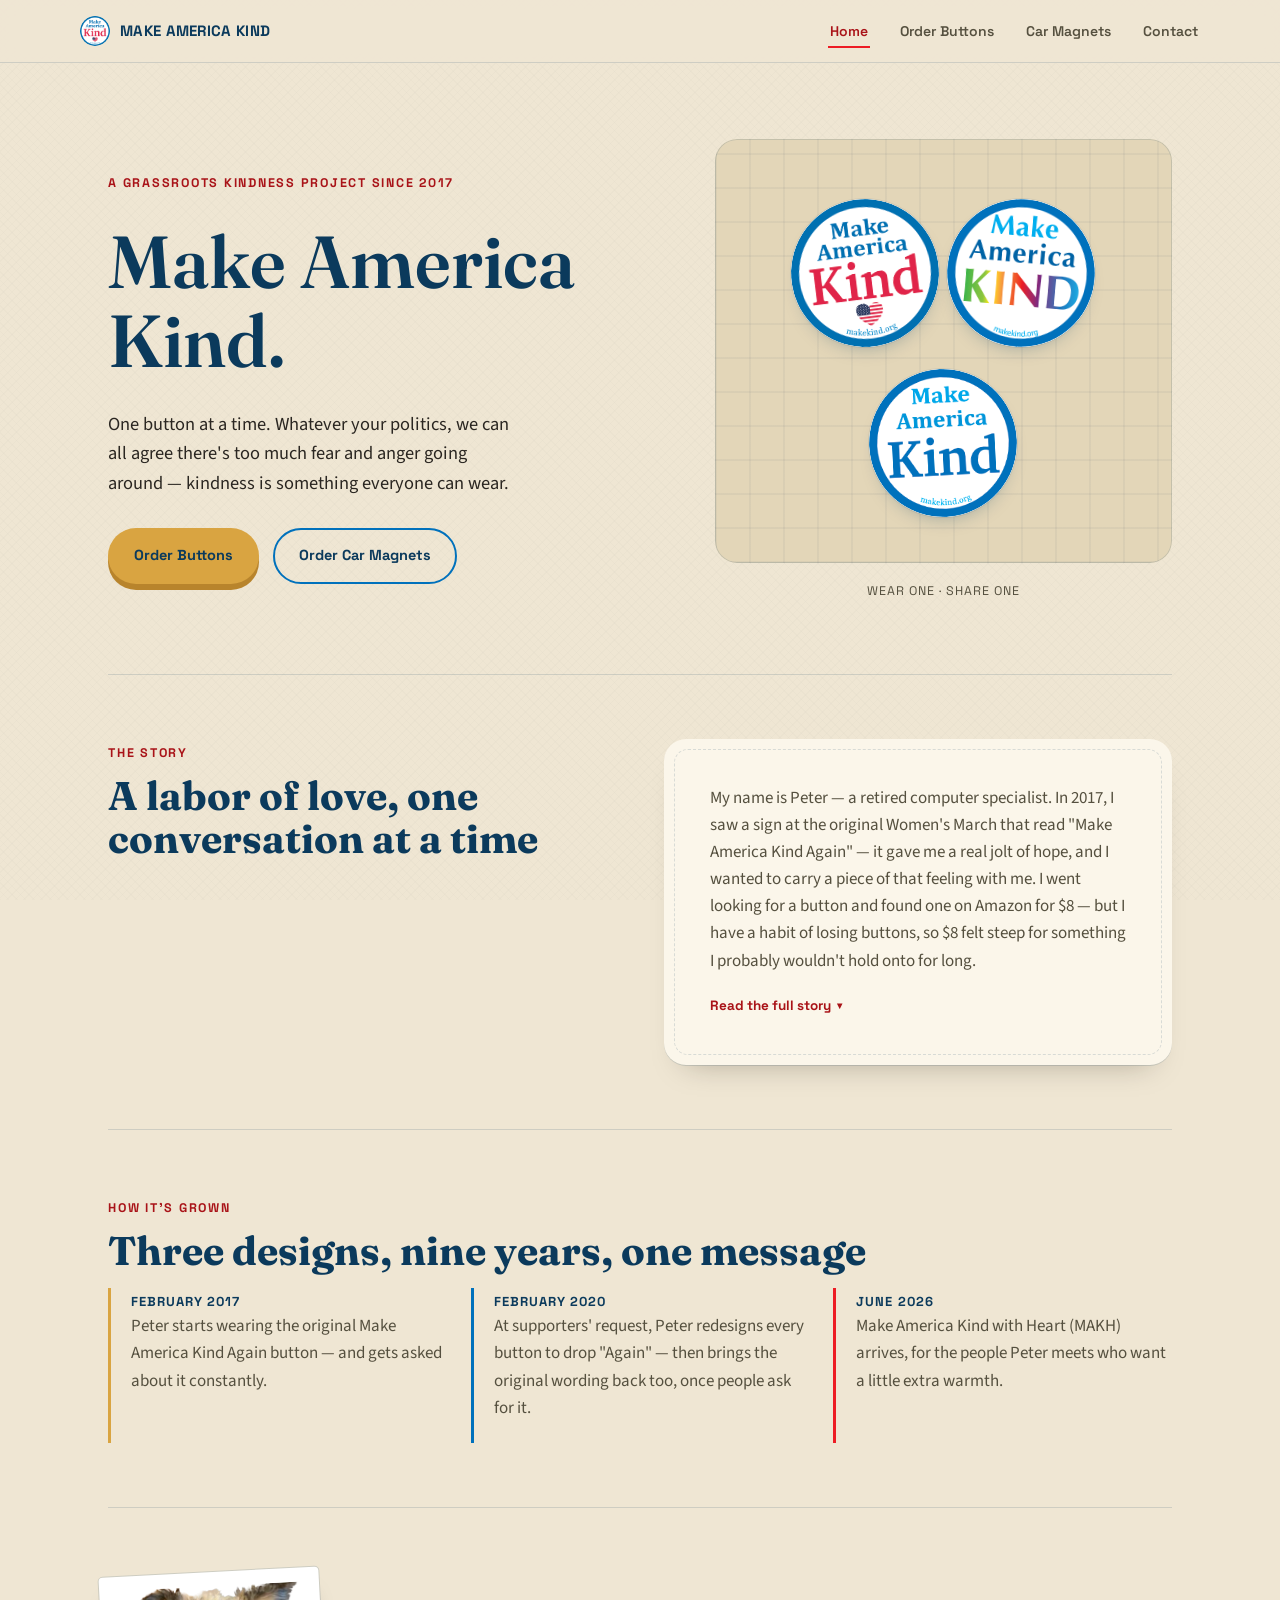
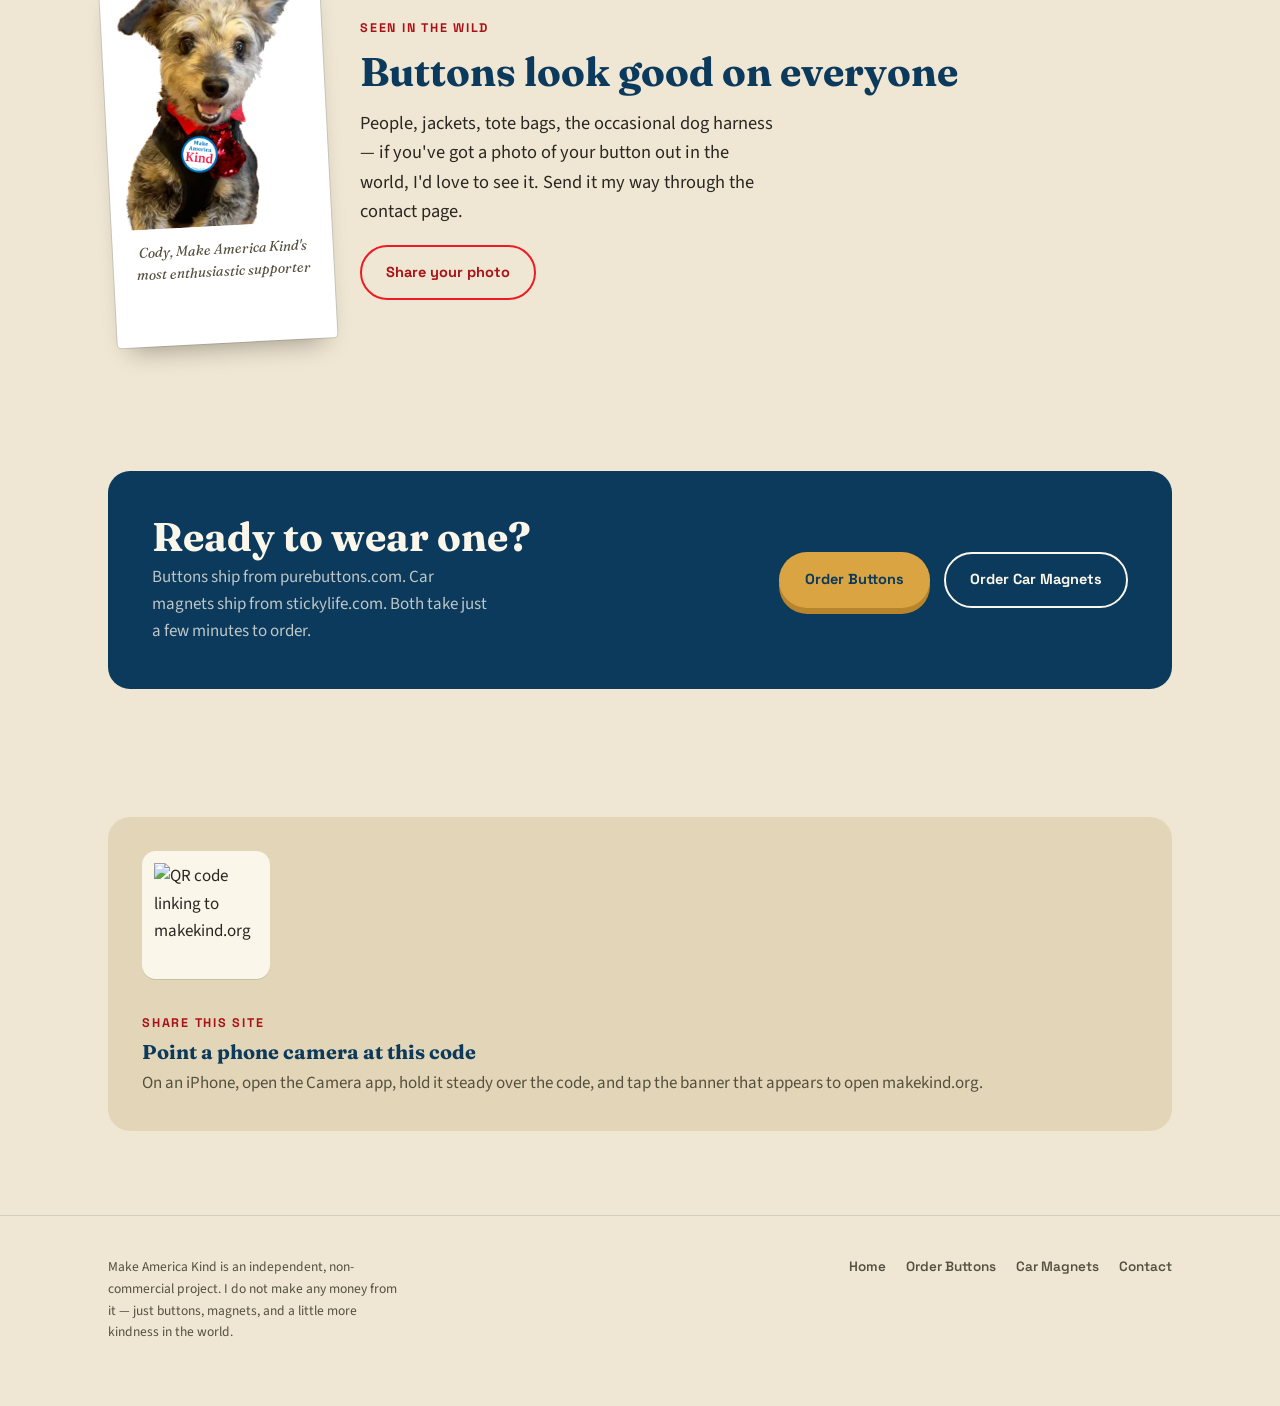
==== index.html @ dea836e4 "MAKA reintroduced in intro" ====
<!DOCTYPE html>
<html lang="en">
<head>
<meta charset="UTF-8">
<meta name="viewport" content="width=device-width, initial-scale=1">
<title>Make America Kind — One Button at a Time</title>
<meta name="description" content="A grassroots kindness project. Order Make America Kind buttons and car magnets, and read the story behind them.">
<link rel="icon" href="assets/favicon.png" type="image/png">
<link rel="stylesheet" href="css/styles.css">

<!-- Google Analytics (GA4) -->
<script async src="https://www.googletagmanager.com/gtag/js?id=G-3BDSZT17VZ"></script>
<script>
  window.dataLayer = window.dataLayer || [];
  function gtag(){dataLayer.push(arguments);}
  gtag('js', new Date());
  gtag('config', 'G-3BDSZT17VZ');
</script>

</head>
<body>

<header class="site-header">
  <div class="wrap nav-row">
    <a class="brand" href="index.html">
      <img src="assets/buttons/makh-red.png" alt="Make America Kind logo">
      Make America Kind
    </a>
    <button class="nav-toggle" aria-label="Toggle navigation" aria-expanded="false">
      <span></span><span></span><span></span>
    </button>
    <ul class="nav-links">
      <li><a href="index.html" aria-current="page">Home</a></li>
      <li><a href="order.html">Order Buttons</a></li>
      <li><a href="car-magnet.html">Car Magnets</a></li>
      <li><a href="contact.html">Contact</a></li>
    </ul>
  </div>
</header>

<main>

  <!-- HERO -->
  <section class="hero-section">
    <div class="wrap hero-grid">
      <div class="hero-copy">
        <span class="eyebrow">A grassroots kindness project since 2017</span>
        <h1>Make America<br>Kind.</h1>
        <p class="lede">One button at a time. Whatever your politics, we can all agree there's too much fear and anger going around — kindness is something everyone can wear.</p>
        <div class="hero-actions">
          <a class="btn btn-fill" href="order.html">Order Buttons</a>
          <a class="btn btn-outline" href="car-magnet.html">Order Car Magnets</a>
        </div>
      </div>

      <div>
        <div class="pin-field">
          <a class="pin-badge pin-badge--pinned" href="order.html#red-mak-heart" aria-label="See the Make America Kind with Heart button">
            <img src="assets/buttons/makh-red.png" alt="Make America Kind with Heart button">
          </a>
          <a class="pin-badge pin-badge--pinned" href="order.html#rainbow-mak" aria-label="See the rainbow Make America Kind button">
            <img src="assets/buttons/mak-rainbow.png" alt="Make America Kind button, rainbow KIND design">
          </a>
          <a class="pin-badge pin-badge--pinned" href="order.html#blue-mak" aria-label="See the blue Make America Kind button">
            <img src="assets/buttons/mak-blue.png" alt="Make America Kind button, blue design">
          </a>
        </div>
        <p class="pin-caption">Wear one · Share one</p>
      </div>
    </div>
  </section>

  <div class="wrap"><div class="section-divider"></div></div>

  <!-- STORY -->
  <section>
    <div class="wrap two-col">
      <div>
        <span class="eyebrow">The story</span>
        <h2>A labor of love, one conversation at a time</h2>
      </div>
      <div class="postcard">
        <p>My name is Peter — a retired computer specialist. In 2017, I saw a sign at the original Women's March that read "Make America Kind Again" — it gave me a real jolt of hope, and I wanted to carry a piece of that feeling with me. I went looking for a button and found one on Amazon for $8 — but I have a habit of losing buttons, so $8 felt steep for something I probably wouldn't hold onto for long.</p>
        <details class="story-more">
          <summary>Read the full story</summary>
          <div class="story-more-body">
            <p>So I taught myself Adobe Illustrator and designed a blue version myself. When I went looking for the cheapest way to actually produce it, I landed on purebuttons.com — and discovered, almost by accident, that 100 buttons from them cost less than 5 would have cost me on Amazon. So I ordered 100.</p>
            <p>People kept asking where I got mine. I started handing over the one I was wearing on the spot, then started carrying extras just in case. Eventually I wanted to make it easy for other people to do the same thing, so I built a simple website: makekind.org. At first all I could offer was purebuttons' phone number and the details to read off — later, purebuttons added the ability to link directly to a specific design, which is what made a real ordering page possible. That's still how it works today: I upload each design to purebuttons.com and stickylife.com as a ready-to-go order, and when you click one on this site, you're picking up right where I left off — you just choose a quantity, pay, and they print and ship it straight to you.</p>
            <p>My friend Jennifer, a graphics design professor, later developed a number of design options with her class, and they voted on their favorite — the rainbow design won, and she let me share it here too. At the suggestion of a Republican friend of mine, I designed the red version myself.</p>
            <p>A number of people who liked the buttons told me they hadn't experienced America as being kind before, and asked if I'd remove "Again." In February 2020, I redesigned all the buttons to drop it — but then came requests to bring the original wording back, so I reintroduced MAKA too and let people choose. In June 2026, I introduced a new one: Make America Kind with Heart (MAKH), for the people I meet who want to carry a little extra warmth.</p>
            <p>If you'd like to help make America kind, one button at a time, it takes about a minute to order. Pick the design you like, spread some kindness, and have fun with it.</p>
            <p class="signature">— Peter</p>
            <p style="font-size:13.5px;">P.S. This site is a labor of love. I don't make a dime from it.</p>
            <p style="font-size:13.5px;">P.P.S. If you've been here before — welcome back. I gave the site a fresh coat of paint in 2026, but it's the same buttons, same mission, same me.</p>
          </div>
        </details>
      </div>
    </div>
  </section>

  <div class="wrap"><div class="section-divider"></div></div>

  <!-- TIMELINE -->
  <section>
    <div class="wrap">
      <span class="eyebrow">How it's grown</span>
      <h2>Three designs, nine years, one message</h2>
      <div class="timeline">
        <div class="timeline-item">
          <div class="timeline-date">February 2017</div>
          <p>Peter starts wearing the original Make America Kind Again button — and gets asked about it constantly.</p>
        </div>
        <div class="timeline-item">
          <div class="timeline-date">February 2020</div>
          <p>At supporters' request, Peter redesigns every button to drop "Again" — then brings the original wording back too, once people ask for it.</p>
        </div>
        <div class="timeline-item">
          <div class="timeline-date">June 2026</div>
          <p>Make America Kind with Heart (MAKH) arrives, for the people Peter meets who want a little extra warmth.</p>
        </div>
      </div>
    </div>
  </section>

  <div class="wrap"><div class="section-divider"></div></div>

  <!-- SEEN IN THE WILD -->
  <section>
    <div class="wrap polaroid-row">
      <div class="polaroid">
        <img src="assets/photos/cody.png" alt="Cody the dog wearing a Make America Kind button">
        <p class="polaroid-caption">Cody, Make America Kind's most enthusiastic supporter</p>
      </div>
      <div>
        <span class="eyebrow">Seen in the wild</span>
        <h2>Buttons look good on everyone</h2>
        <p class="lede">People, jackets, tote bags, the occasional dog harness — if you've got a photo of your button out in the world, I'd love to see it. Send it my way through the contact page.</p>
        <a class="btn btn-ghost" href="contact.html">Share your photo</a>
      </div>
    </div>
  </section>

  <!-- ORDER STRIP -->
  <section>
    <div class="wrap">
      <div class="order-strip">
        <div>
          <h2>Ready to wear one?</h2>
          <p>Buttons ship from purebuttons.com. Car magnets ship from stickylife.com. Both take just a few minutes to order.</p>
        </div>
        <div class="hero-actions">
          <a class="btn btn-fill" href="order.html">Order Buttons</a>
          <a class="btn btn-outline" style="border-color:var(--cream); color:var(--cream);" href="car-magnet.html">Order Car Magnets</a>
        </div>
      </div>
    </div>
  </section>

  <!-- SHARE / QR -->
  <section>
    <div class="wrap">
      <div class="share-card">
        <div class="qr-box">
          <img src="https://api.qrserver.com/v1/create-qr-code/?size=200x200&data=https://makekind.org"
               alt="QR code linking to makekind.org" loading="lazy">
        </div>
        <div>
          <span class="eyebrow">Share this site</span>
          <h3>Point a phone camera at this code</h3>
          <p style="margin-bottom:0;">On an iPhone, open the Camera app, hold it steady over the code, and tap the banner that appears to open makekind.org.</p>
        </div>
      </div>
    </div>
  </section>

</main>

<footer class="site-footer">
  <div class="wrap footer-row">
    <p class="footer-note">Make America Kind is an independent, non-commercial project. I do not make any money from it — just buttons, magnets, and a little more kindness in the world.</p>
    <ul class="footer-links">
      <li><a href="index.html">Home</a></li>
      <li><a href="order.html">Order Buttons</a></li>
      <li><a href="car-magnet.html">Car Magnets</a></li>
      <li><a href="contact.html">Contact</a></li>
    </ul>
  </div>
</footer>

<script src="js/main.js"></script>
</body>
</html>
---- css/styles.css ----
/* ==========================================================================
   Make America Kind — stylesheet
   Palette: woven canvas background, button-blue + button-red pulled directly
   from the real artwork (#0071bc ring blue, #ed1c24 button red)
   ========================================================================== */

@import url('https://fonts.googleapis.com/css2?family=Fraunces:opsz,wght@9..144,500;9..144,600;9..144,700;9..144,900&family=Space+Grotesk:wght@500;600;700&family=Source+Sans+3:wght@400;500;600&display=swap');

:root {
  --canvas: #efe6d3;
  --canvas-deep: #e3d6b8;
  --denim: #0071bc;
  --denim-deep: #0b3a5c;
  --mustard: #d9a441;
  --mustard-deep: #b8842c;
  --brick: #ed1c24;
  --brick-deep: #a91318;
  --ink: #2a2621;
  --ink-soft: #55503f;
  --paper-line: rgba(11, 58, 92, 0.14);
  --cream: #fbf6ea;

  --font-display: 'Fraunces', Georgia, serif;
  --font-label: 'Space Grotesk', sans-serif;
  --font-body: 'Source Sans 3', sans-serif;

  --max-width: 1120px;
  --radius-lg: 22px;
  --radius-md: 14px;
}

* { box-sizing: border-box; }

html { scroll-behavior: smooth; }

body {
  margin: 0;
  background: var(--canvas);
  color: var(--ink);
  font-family: var(--font-body);
  font-size: 17px;
  line-height: 1.6;
  -webkit-font-smoothing: antialiased;
}

/* woven canvas texture */
body::before {
  content: "";
  position: fixed;
  inset: 0;
  pointer-events: none;
  z-index: 0;
  opacity: 0.5;
  background-image:
    repeating-linear-gradient(45deg, rgba(44,62,82,0.035) 0px, rgba(44,62,82,0.035) 1px, transparent 1px, transparent 6px),
    repeating-linear-gradient(-45deg, rgba(44,62,82,0.03) 0px, rgba(44,62,82,0.03) 1px, transparent 1px, transparent 6px);
}

img, svg { max-width: 100%; display: block; }

a { color: inherit; }

.wrap {
  max-width: var(--max-width);
  margin: 0 auto;
  padding: 0 28px;
  position: relative;
  z-index: 1;
}

.eyebrow {
  font-family: var(--font-label);
  font-weight: 700;
  letter-spacing: 0.14em;
  text-transform: uppercase;
  font-size: 12.5px;
  color: var(--brick-deep);
}

h1, h2, h3 {
  font-family: var(--font-display);
  font-weight: 700;
  color: var(--denim-deep);
  margin: 0.2em 0 0.4em;
  line-height: 1.08;
}

h1 { font-size: clamp(2.6rem, 6vw, 4.6rem); font-weight: 600; }
h2 { font-size: clamp(1.7rem, 3.4vw, 2.5rem); }
h3 { font-size: 1.25rem; }

p { margin: 0 0 1em; color: var(--ink-soft); }

.lede {
  font-size: 1.15rem;
  max-width: 46ch;
  color: var(--ink);
}

/* ---------------------------------- nav ---------------------------------- */

.site-header {
  position: sticky;
  top: 0;
  z-index: 40;
  background: rgba(239, 230, 211, 0.86);
  backdrop-filter: blur(8px);
  border-bottom: 1px solid var(--paper-line);
}

.nav-row {
  display: flex;
  align-items: center;
  justify-content: space-between;
  padding: 16px 0;
}

.brand {
  display: flex;
  align-items: center;
  gap: 10px;
  text-decoration: none;
  font-family: var(--font-label);
  font-weight: 700;
  letter-spacing: 0.02em;
  color: var(--denim-deep);
  font-size: 15px;
  text-transform: uppercase;
}

.brand svg { width: 30px; height: 30px; flex-shrink: 0; }
.brand img { width: 30px; height: 30px; flex-shrink: 0; border-radius: 50%; }

.nav-links {
  display: flex;
  gap: 28px;
  list-style: none;
  margin: 0;
  padding: 0;
  font-family: var(--font-label);
  font-weight: 600;
  font-size: 14px;
}

.nav-links a {
  text-decoration: none;
  color: var(--ink-soft);
  padding: 6px 2px;
  border-bottom: 2px solid transparent;
  transition: color 0.15s ease, border-color 0.15s ease;
}

.nav-links a:hover,
.nav-links a[aria-current="page"] {
  color: var(--brick-deep);
  border-color: var(--brick);
}

.nav-toggle {
  display: none;
  background: none;
  border: 1.5px solid var(--denim);
  border-radius: 8px;
  width: 40px;
  height: 36px;
  cursor: pointer;
}
.nav-toggle span {
  display: block;
  width: 18px;
  height: 2px;
  margin: 4px auto;
  background: var(--denim);
}

@media (max-width: 720px) {
  .nav-toggle { display: block; }
  .nav-links {
    position: absolute;
    top: 100%;
    left: 0;
    right: 0;
    flex-direction: column;
    background: var(--cream);
    padding: 18px 28px;
    gap: 14px;
    border-bottom: 1px solid var(--paper-line);
    display: none;
  }
  .nav-links.open { display: flex; }
}

/* --------------------------------- hero ---------------------------------- */

.hero-section {
  padding: 76px 0 60px;
}

@media (max-width: 860px) {
  .hero-section { padding: 48px 0 40px; }
}

.hero-grid {
  display: grid;
  grid-template-columns: 1.1fr 0.9fr;
  gap: 48px;
  align-items: center;
}

@media (max-width: 860px) {
  .hero-grid { grid-template-columns: 1fr; }
}

.hero-copy .eyebrow { margin-bottom: 14px; display: inline-block; }

.hero-actions {
  display: flex;
  gap: 14px;
  flex-wrap: wrap;
  margin-top: 30px;
}

/* buttons */

.btn {
  display: inline-flex;
  align-items: center;
  gap: 8px;
  font-family: var(--font-label);
  font-weight: 700;
  font-size: 14.5px;
  text-decoration: none;
  padding: 14px 24px;
  border-radius: 999px;
  transition: transform 0.15s ease, box-shadow 0.15s ease, background 0.15s ease;
  border: 2px solid transparent;
}
.btn:hover { transform: translateY(-2px); }

.btn-fill {
  background: var(--mustard);
  color: var(--denim-deep);
  box-shadow: 0 6px 0 var(--mustard-deep);
}
.btn-fill:hover { box-shadow: 0 8px 0 var(--mustard-deep); }
.btn-fill:active { transform: translateY(2px); box-shadow: 0 3px 0 var(--mustard-deep); }

.btn-outline {
  background: transparent;
  color: var(--denim-deep);
  border-color: var(--denim);
}
.btn-outline:hover { background: var(--denim); color: var(--cream); }

.btn-ghost {
  background: transparent;
  color: var(--brick-deep);
  border-color: var(--brick);
}
.btn-ghost:hover { background: var(--brick); color: var(--cream); }

/* ------------------------------ pin badges -------------------------------- */

.pin-field {
  position: relative;
  background:
    repeating-linear-gradient(0deg, rgba(44,62,82,0.05) 0 2px, transparent 2px 34px),
    repeating-linear-gradient(90deg, rgba(44,62,82,0.05) 0 2px, transparent 2px 34px),
    var(--canvas-deep);
  border-radius: var(--radius-lg);
  padding: 46px 28px;
  display: flex;
  justify-content: center;
  gap: 8px;
  flex-wrap: wrap;
  box-shadow: inset 0 0 0 1px var(--paper-line);
}

.pin-badge {
  width: 148px;
  height: 148px;
  border-radius: 50%;
  position: relative;
  display: block;
  transition: transform 0.2s ease, box-shadow 0.2s ease;
  box-shadow:
    0 10px 20px -12px rgba(11, 58, 92, 0.4),
    0 0 0 1px rgba(11, 58, 92, 0.08);
  cursor: default;
  background: #fff;
  overflow: hidden;
  text-decoration: none;
}

.pin-badge img {
  width: 100%;
  height: 100%;
  object-fit: cover;
  border-radius: 50%;
  display: block;
}

.pin-badge:hover {
  transform: translateY(-4px);
  box-shadow:
    0 16px 24px -12px rgba(11, 58, 92, 0.45),
    0 0 0 1px rgba(11, 58, 92, 0.08);
}

/* pinned variant: clasp + slight tilt — reserved for the hero cluster,
   so the "worn button" signature stays special rather than repeated */
.pin-badge--pinned {
  --tilt: 0deg;
  margin-top: 14px;
  transform: rotate(var(--tilt));
}

.pin-badge--pinned:hover {
  transform: rotate(0deg) translateY(-6px) scale(1.04);
  box-shadow:
    0 22px 26px -12px rgba(11, 58, 92, 0.5),
    0 0 0 1px rgba(11, 58, 92, 0.08);
}

.pin-caption {
  text-align: center;
  font-family: var(--font-label);
  font-size: 12.5px;
  letter-spacing: 0.08em;
  text-transform: uppercase;
  color: var(--ink-soft);
  margin-top: 18px;
}

@media (prefers-reduced-motion: reduce) {
  .pin-badge, .btn { transition: none; }
  .pin-badge--pinned:hover { transform: rotate(var(--tilt)); }
}

/* -------------------------------- sections -------------------------------- */

section { padding: 64px 0; position: relative; z-index: 1; }

.section-divider {
  height: 1px;
  background: var(--paper-line);
  max-width: var(--max-width);
  margin: 0 auto;
}

.postcard {
  background: var(--cream);
  border-radius: var(--radius-lg);
  padding: 46px;
  box-shadow: 0 1px 0 var(--paper-line), 0 18px 30px -22px rgba(28,20,10,0.35);
  position: relative;
}
.postcard::after {
  content: "";
  position: absolute;
  inset: 10px;
  border: 1px dashed var(--paper-line);
  border-radius: 14px;
  pointer-events: none;
}

.signature {
  font-family: var(--font-display);
  font-style: italic;
  font-size: 1.3rem;
  color: var(--brick-deep);
  margin-top: 24px;
}

.story-more summary {
  cursor: pointer;
  font-family: var(--font-label);
  font-weight: 700;
  font-size: 13.5px;
  color: var(--brick-deep);
  list-style: none;
  display: inline-flex;
  align-items: center;
  gap: 6px;
  margin-top: 2px;
}
.story-more summary:hover { text-decoration: underline; }
.story-more summary::-webkit-details-marker { display: none; }
.story-more summary::after {
  content: "▾";
  font-size: 10px;
  transition: transform 0.15s ease;
}
.story-more[open] summary::after { transform: rotate(180deg); }
.story-more[open] summary { margin-bottom: 16px; }
.story-more-body p { margin-bottom: 1em; }

.two-col {
  display: grid;
  grid-template-columns: 1fr 1fr;
  gap: 48px;
  align-items: start;
}
@media (max-width: 780px) {
  .two-col { grid-template-columns: 1fr; }
}

/* timeline (real chronological sequence) */

.timeline {
  display: grid;
  grid-template-columns: repeat(3, 1fr);
  gap: 24px;
  margin-top: 12px;
}
@media (max-width: 780px) {
  .timeline { grid-template-columns: 1fr; }
}

.timeline-item {
  border-left: 3px solid var(--mustard);
  padding: 4px 0 4px 20px;
}
.timeline-item:nth-child(2) { border-left-color: var(--denim); }
.timeline-item:nth-child(3) { border-left-color: var(--brick); }

.timeline-date {
  font-family: var(--font-label);
  font-weight: 700;
  font-size: 13px;
  letter-spacing: 0.08em;
  text-transform: uppercase;
  color: var(--denim-deep);
}

/* order strip */

.order-strip {
  background: var(--denim-deep);
  border-radius: var(--radius-lg);
  padding: 44px;
  color: var(--cream);
  display: flex;
  align-items: center;
  justify-content: space-between;
  gap: 30px;
  flex-wrap: wrap;
}
.order-strip h2 { color: var(--cream); margin: 0 0 6px; }
.order-strip p { color: rgba(251,246,234,0.75); margin: 0; max-width: 42ch; }
.order-strip .hero-actions { margin-top: 0; }

/* qr / share */

.share-card {
  display: flex;
  gap: 30px;
  align-items: center;
  background: var(--canvas-deep);
  border-radius: var(--radius-lg);
  padding: 34px;
  flex-wrap: wrap;
}
.qr-box {
  background: var(--cream);
  padding: 12px;
  border-radius: var(--radius-md);
  box-shadow: 0 1px 0 var(--paper-line);
  width: 128px;
  height: 128px;
}
.qr-box img { width: 100%; height: 100%; }

/* -------------------------------- footer ---------------------------------- */

.site-footer {
  border-top: 1px solid var(--paper-line);
  padding: 40px 0 50px;
  margin-top: 20px;
}
.footer-row {
  display: flex;
  justify-content: space-between;
  align-items: flex-start;
  flex-wrap: wrap;
  gap: 20px;
}
.footer-note {
  font-size: 13.5px;
  color: var(--ink-soft);
  max-width: 42ch;
}
.footer-links {
  display: flex;
  gap: 20px;
  list-style: none;
  padding: 0;
  margin: 0;
  font-family: var(--font-label);
  font-size: 13.5px;
  font-weight: 600;
}
.footer-links a { text-decoration: none; color: var(--ink-soft); }
.footer-links a:hover { color: var(--brick-deep); }

/* -------------------------------- misc pages ------------------------------- */

.page-hero {
  padding: 60px 0 20px;
  text-align: left;
}

.design-grid {
  display: grid;
  grid-template-columns: repeat(auto-fit, minmax(220px, 1fr));
  gap: 22px;
  margin-top: 34px;
}
.design-card {
  background: var(--cream);
  border-radius: var(--radius-md);
  padding: 30px 24px;
  text-align: center;
  box-shadow: 0 1px 0 var(--paper-line);
}
.design-card .pin-badge { margin: 0 auto 18px; }
.design-card h3 { margin-bottom: 6px; }
.design-card p { font-size: 14.5px; margin-bottom: 0; }

.magnet {
  width: 120px;
  height: 120px;
  border-radius: 50%;
  display: block;
  align-items: center;
  justify-content: center;
  text-align: center;
  margin: 0 auto 18px;
  background: #fff;
  overflow: hidden;
  text-decoration: none;
  box-shadow:
    0 12px 18px -10px rgba(28,20,10,0.4),
    0 0 0 1px rgba(28, 20, 10, 0.06);
}
.magnet img {
  width: 100%;
  height: 100%;
  object-fit: cover;
  border-radius: 50%;
  display: block;
}

.contact-block {
  display: flex;
  gap: 40px;
  flex-wrap: wrap;
  align-items: flex-start;
}
.contact-email {
  font-family: var(--font-display);
  font-size: 1.6rem;
  color: var(--denim-deep);
}

/* per-design order grid */

.order-grid {
  display: grid;
  grid-template-columns: repeat(auto-fill, minmax(190px, 1fr));
  gap: 20px;
  margin-top: 30px;
}
.order-card {
  scroll-margin-top: 90px;
  background: var(--cream);
  border-radius: var(--radius-md);
  padding: 24px 18px 22px;
  text-align: center;
  box-shadow: 0 1px 0 var(--paper-line);
  display: flex;
  flex-direction: column;
  align-items: center;
}
.order-card .pin-badge,
.order-card .magnet {
  margin: 0 0 16px;
}
.order-card h3 {
  font-size: 1rem;
  margin: 0 0 4px;
}
.order-card .order-note {
  font-size: 12.5px;
  color: var(--ink-soft);
  margin: 0 0 14px;
}
.order-card .btn {
  padding: 10px 18px;
  font-size: 13px;
  margin-top: auto;
}

.coupon-note {
  display: inline-flex;
  align-items: center;
  gap: 10px;
  background: var(--canvas-deep);
  border-radius: 999px;
  padding: 10px 20px;
  font-family: var(--font-label);
  font-size: 13.5px;
  font-weight: 600;
  color: var(--denim-deep);
  margin-top: 22px;
}
.coupon-note code,
.code-pill {
  background: var(--mustard);
  color: var(--denim-deep);
  padding: 2px 8px;
  border-radius: 6px;
  font-family: var(--font-label);
  font-weight: 700;
  white-space: nowrap;
}

.steps-list {
  counter-reset: step;
  list-style: none;
  padding: 0;
  margin: 24px 0 0;
  display: grid;
  grid-template-columns: repeat(3, 1fr);
  gap: 20px;
}
@media (max-width: 780px) {
  .steps-list { grid-template-columns: 1fr; }
}
.steps-list li {
  counter-increment: step;
  background: var(--cream);
  border-radius: var(--radius-md);
  padding: 22px 20px;
  position: relative;
  box-shadow: 0 1px 0 var(--paper-line);
}
.steps-list li::before {
  content: counter(step);
  font-family: var(--font-label);
  font-weight: 700;
  font-size: 13px;
  color: #fff;
  background: var(--brick);
  width: 26px;
  height: 26px;
  border-radius: 50%;
  display: inline-flex;
  align-items: center;
  justify-content: center;
  margin-bottom: 10px;
}
.steps-list p { margin: 0; font-size: 14.5px; }

/* why-100 disclosure */

.why-100 {
  background: var(--cream);
  border-radius: var(--radius-md);
  padding: 16px 22px;
  margin-top: 18px;
  box-shadow: 0 1px 0 var(--paper-line);
}

.why-100 summary {
  cursor: pointer;
  font-family: var(--font-label);
  font-weight: 700;
  font-size: 14.5px;
  color: var(--denim-deep);
  list-style: none;
}
.why-100 summary::-webkit-details-marker { display: none; }
.why-100 summary::before {
  content: "▸";
  display: inline-block;
  margin-right: 8px;
  transition: transform 0.15s ease;
}
.why-100[open] summary::before { transform: rotate(90deg); }

.why-100-body {
  margin-top: 14px;
}
.why-100-body p {
  font-size: 14px;
  margin-bottom: 12px;
}

.price-table {
  width: 100%;
  max-width: 360px;
  border-collapse: collapse;
  font-family: var(--font-label);
  font-size: 13.5px;
  margin-bottom: 14px;
}
.price-table th {
  text-align: left;
  font-weight: 700;
  color: var(--ink-soft);
  padding: 6px 10px;
  border-bottom: 2px solid var(--paper-line);
  font-size: 12px;
  text-transform: uppercase;
  letter-spacing: 0.04em;
}
.price-table td {
  padding: 6px 10px;
  border-bottom: 1px solid var(--paper-line);
  color: var(--ink);
}
.price-table tr.price-row-highlight td {
  background: var(--mustard);
  color: var(--denim-deep);
  font-weight: 700;
  border-bottom-color: transparent;
}
.price-table tr.price-row-highlight td:first-child {
  border-radius: 6px 0 0 6px;
}
.price-table tr.price-row-highlight td:last-child {
  border-radius: 0 6px 6px 0;
}

/* polaroid-style photo card */

.polaroid-row {
  display: flex;
  gap: 32px;
  align-items: center;
  flex-wrap: wrap;
}
.polaroid {
  background: #fff;
  padding: 14px 14px 46px;
  border-radius: 4px;
  box-shadow: 0 16px 26px -14px rgba(28,20,10,0.4), 0 0 0 1px var(--paper-line);
  transform: rotate(-3deg);
  width: 220px;
  flex-shrink: 0;
}
.polaroid img {
  width: 100%;
  aspect-ratio: 4/5;
  object-fit: cover;
  border-radius: 2px;
}
.polaroid-caption {
  font-family: var(--font-display);
  font-style: italic;
  text-align: center;
  color: var(--ink-soft);
  font-size: 14px;
  margin-top: 12px;
}
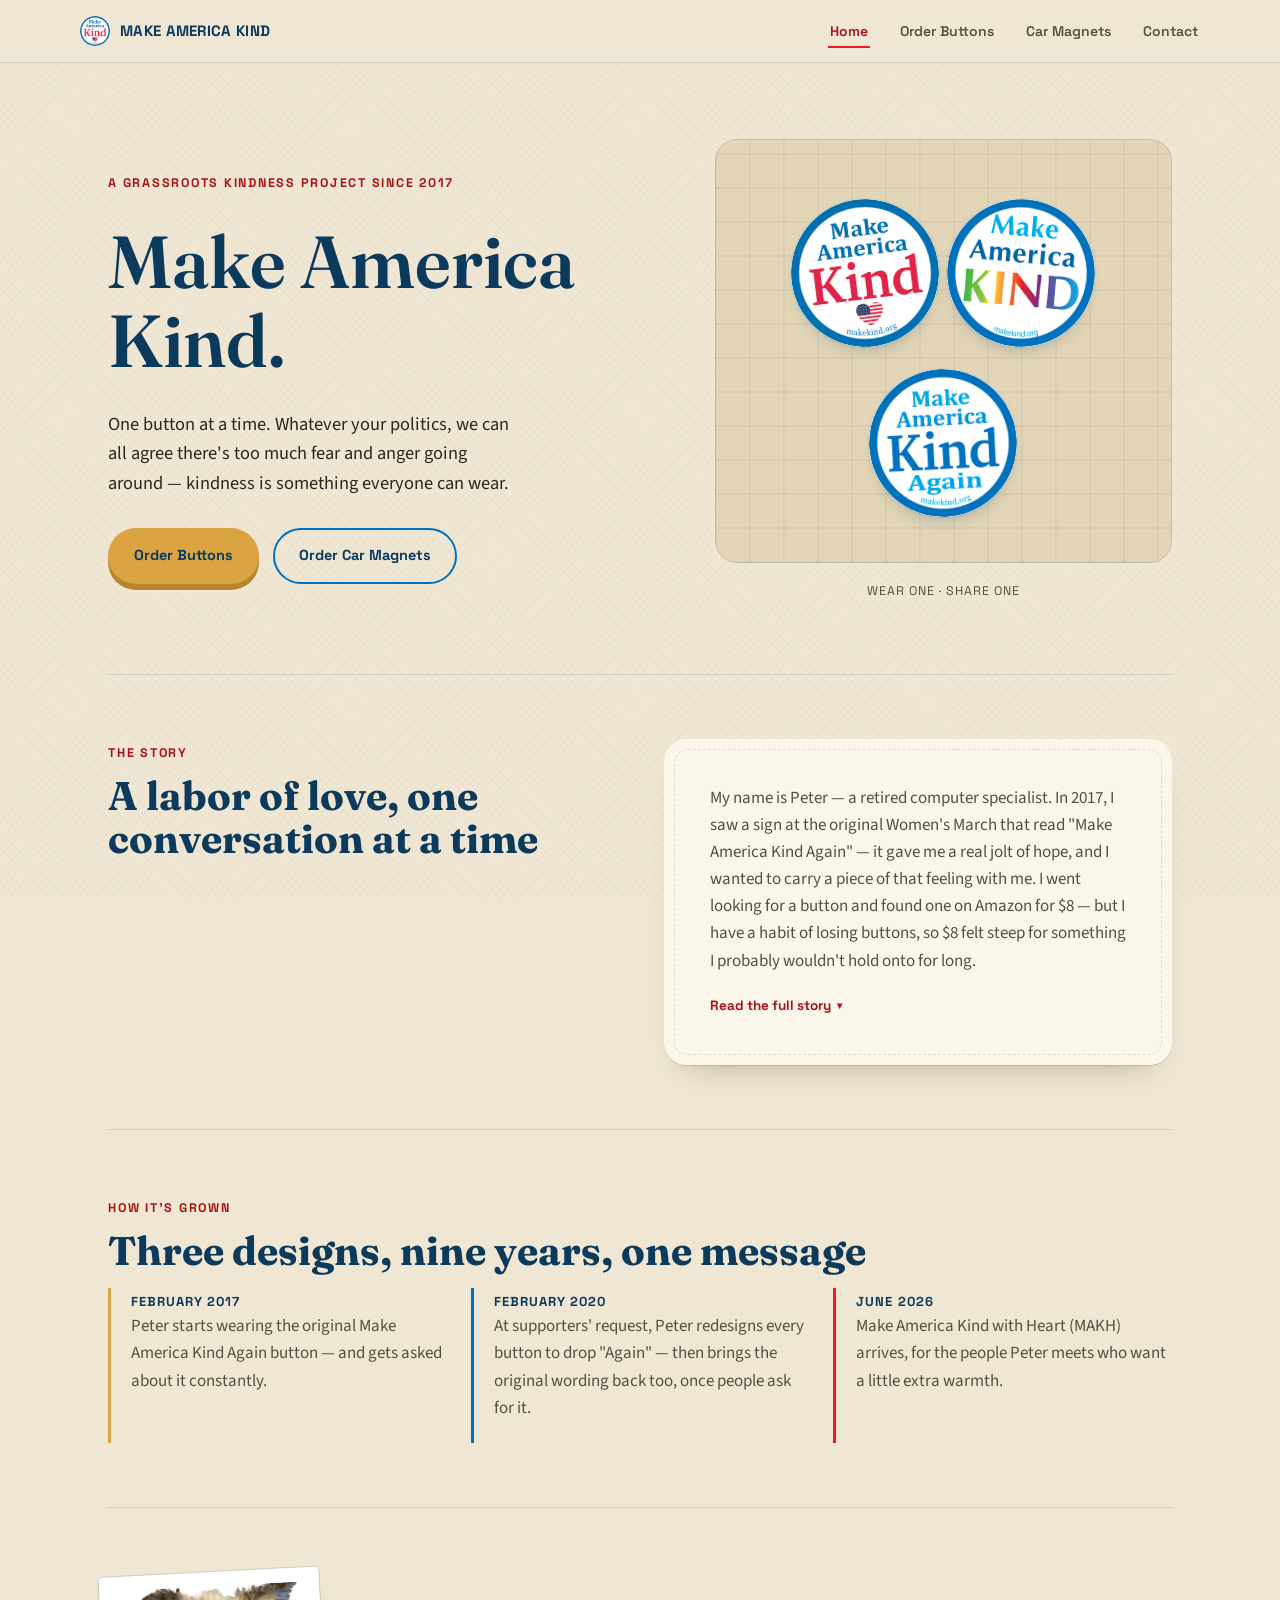
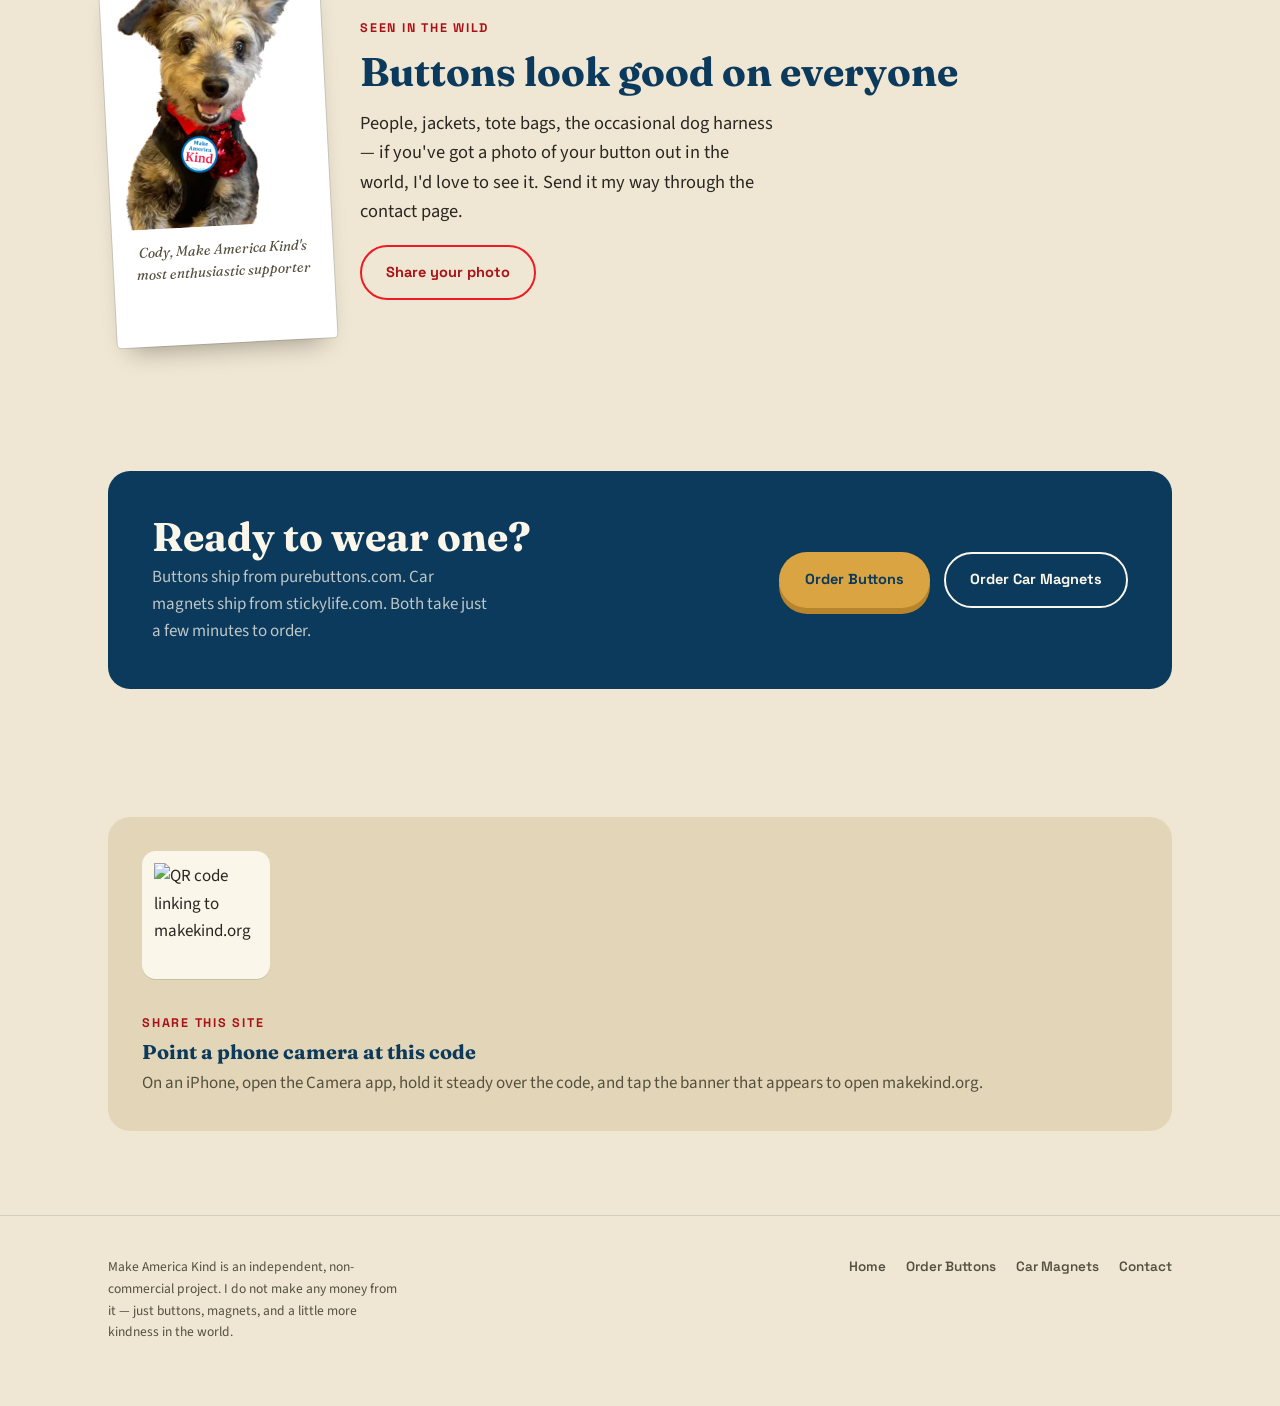
==== commit dd5e5a72: "Add files via upload" ====
--- a/index.html
+++ b/index.html
@@ -61,8 +61,8 @@
           <a class="pin-badge pin-badge--pinned" href="order.html#rainbow-mak" aria-label="See the rainbow Make America Kind button">
             <img src="assets/buttons/mak-rainbow.png" alt="Make America Kind button, rainbow KIND design">
           </a>
-          <a class="pin-badge pin-badge--pinned" href="order.html#blue-mak" aria-label="See the blue Make America Kind button">
-            <img src="assets/buttons/mak-blue.png" alt="Make America Kind button, blue design">
+          <a class="pin-badge pin-badge--pinned" href="order.html#blue-maka" aria-label="See the blue Make America Kind Again button">
+            <img src="assets/buttons/maka-blue.png" alt="Make America Kind Again button, blue design">
           </a>
         </div>
         <p class="pin-caption">Wear one · Share one</p>
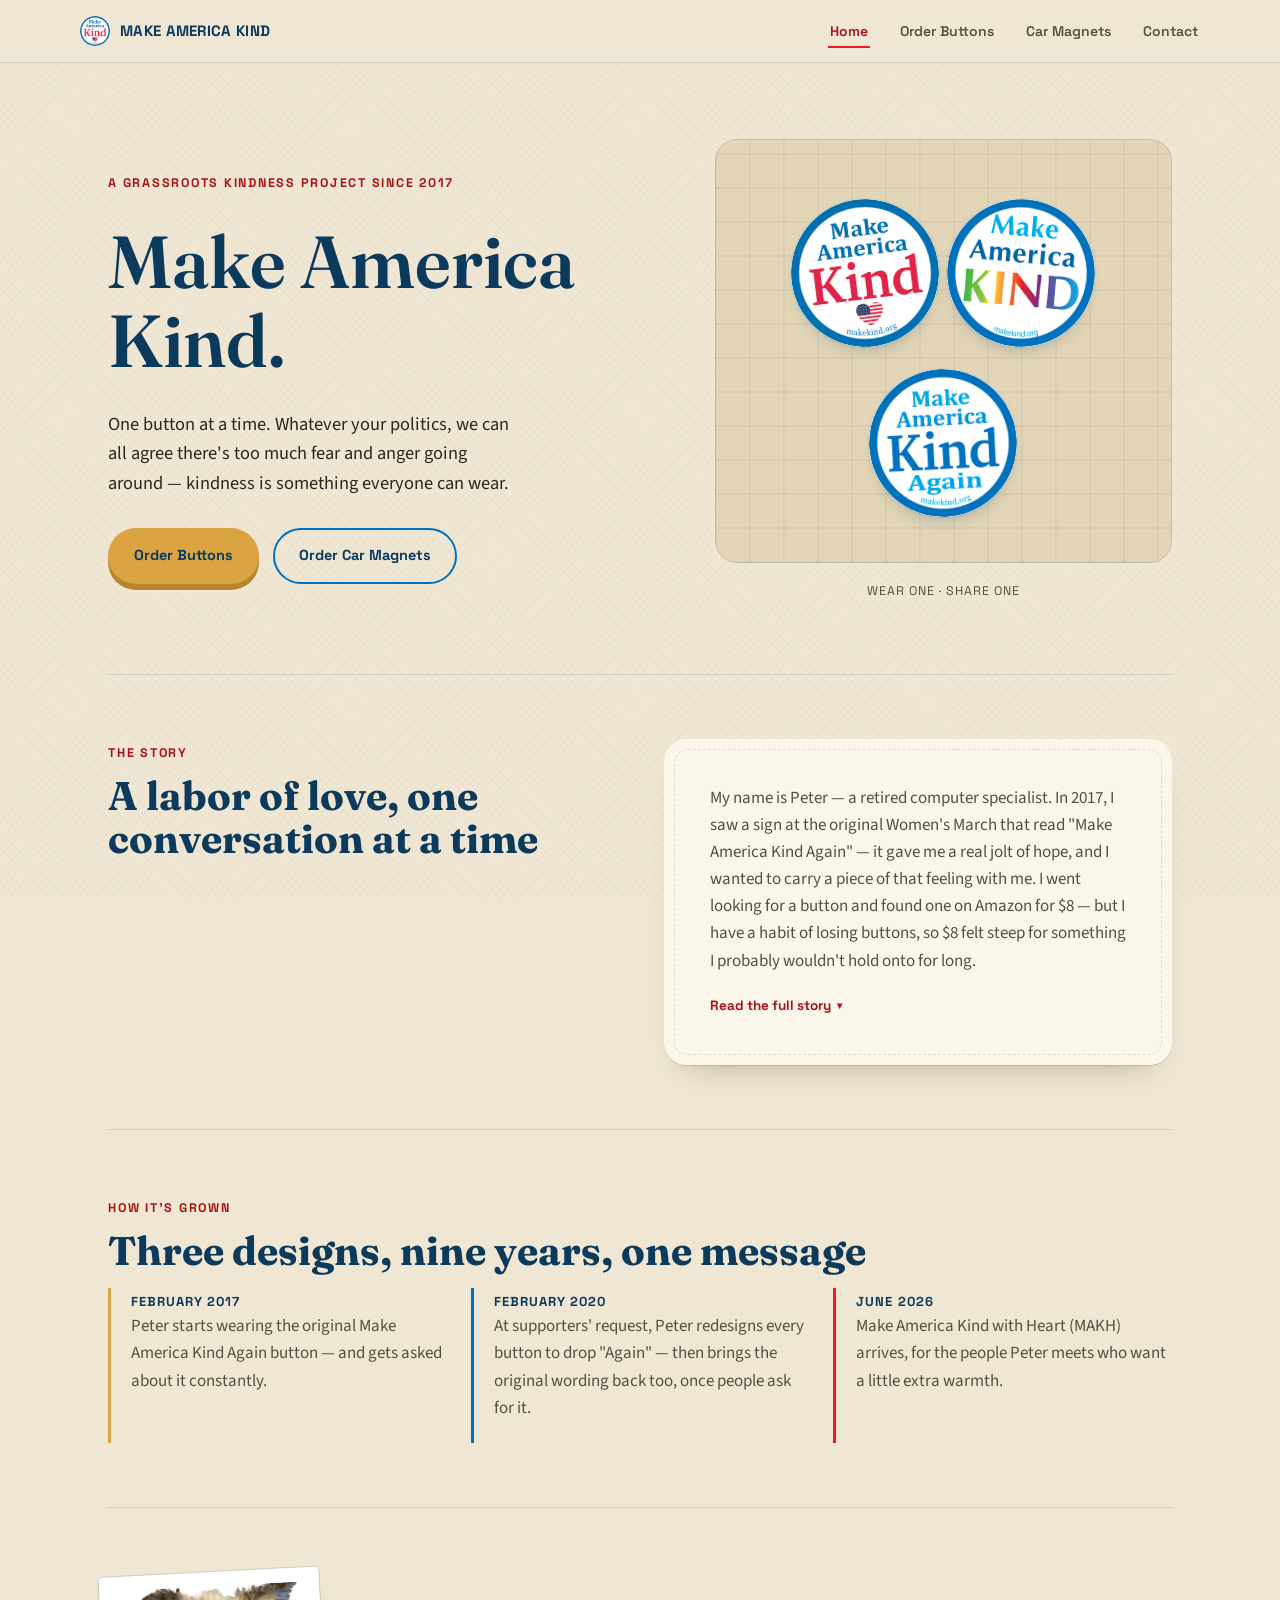
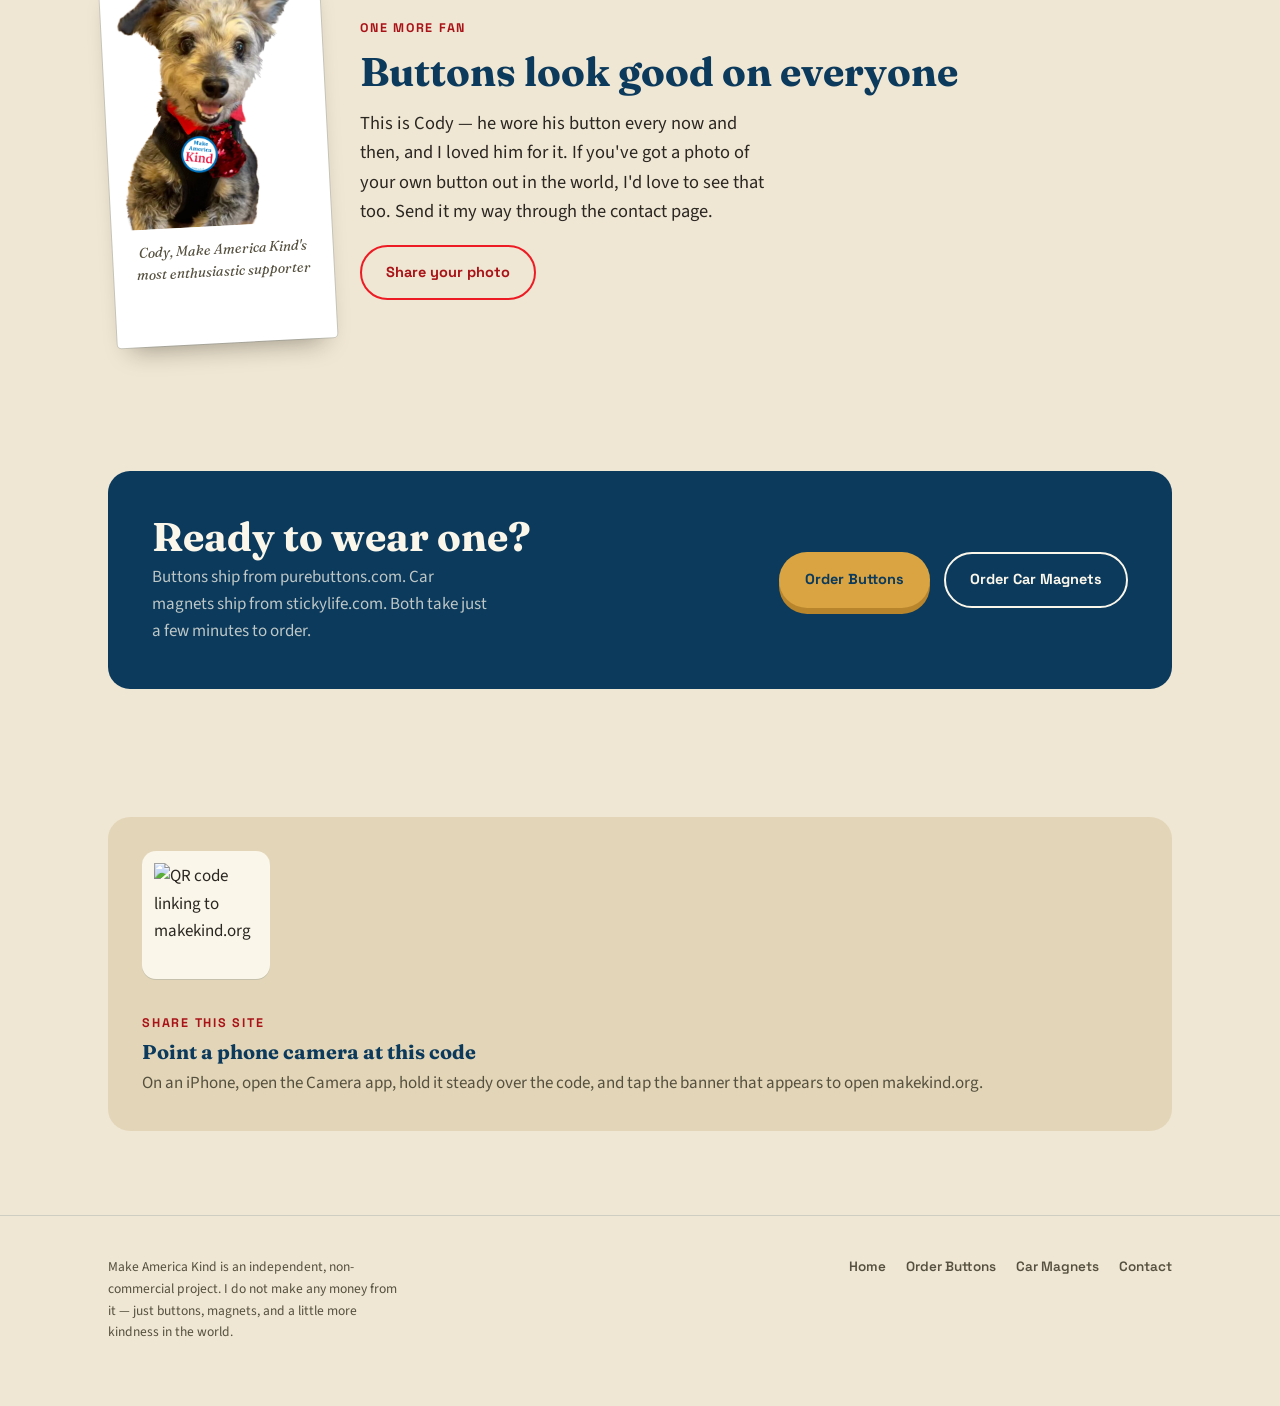
==== commit d862eed9: "Cody" ====
--- a/index.html
+++ b/index.html
@@ -124,7 +124,7 @@
 
   <div class="wrap"><div class="section-divider"></div></div>
 
-  <!-- SEEN IN THE WILD -->
+  <!-- CODY -->
   <section>
     <div class="wrap polaroid-row">
       <div class="polaroid">
@@ -132,9 +132,9 @@
         <p class="polaroid-caption">Cody, Make America Kind's most enthusiastic supporter</p>
       </div>
       <div>
-        <span class="eyebrow">Seen in the wild</span>
+        <span class="eyebrow">One more fan</span>
         <h2>Buttons look good on everyone</h2>
-        <p class="lede">People, jackets, tote bags, the occasional dog harness — if you've got a photo of your button out in the world, I'd love to see it. Send it my way through the contact page.</p>
+        <p class="lede">This is Cody — he wore his button every now and then, and I loved him for it. If you've got a photo of your own button out in the world, I'd love to see that too. Send it my way through the contact page.</p>
         <a class="btn btn-ghost" href="contact.html">Share your photo</a>
       </div>
     </div>
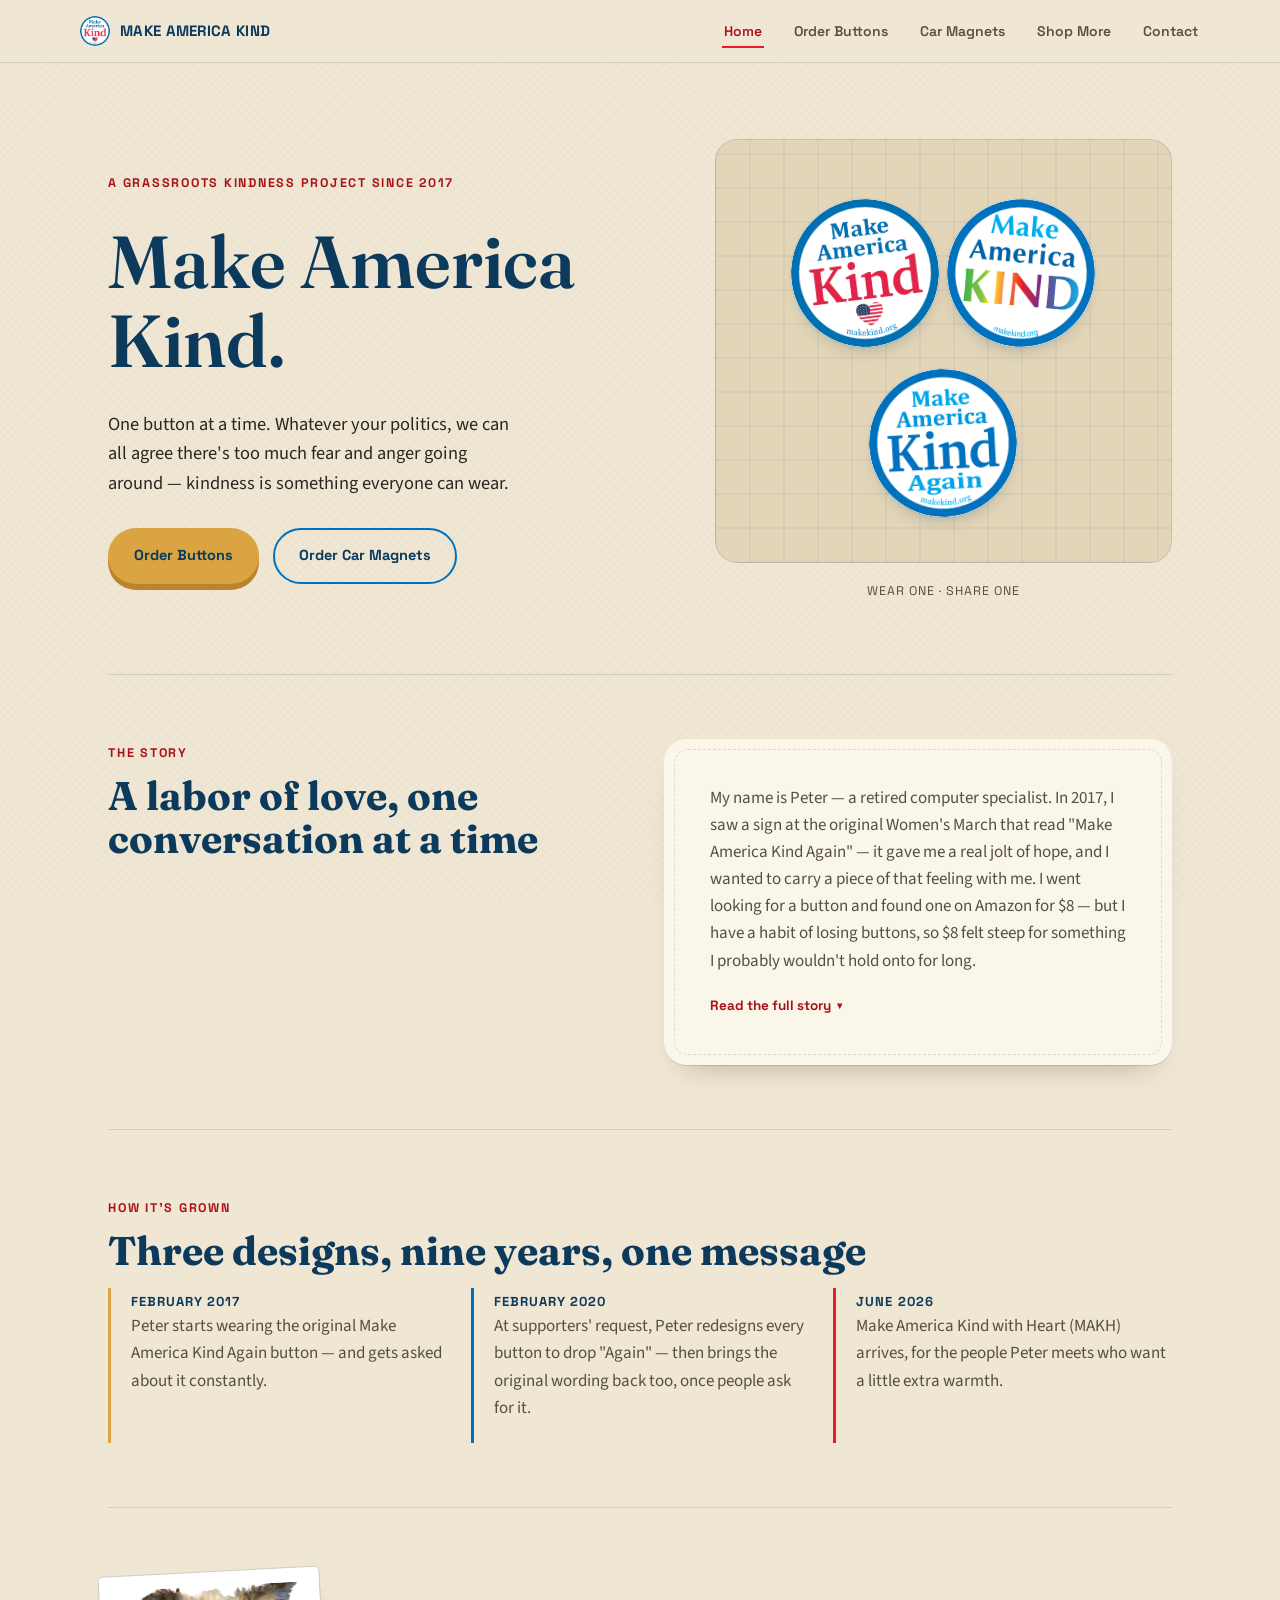
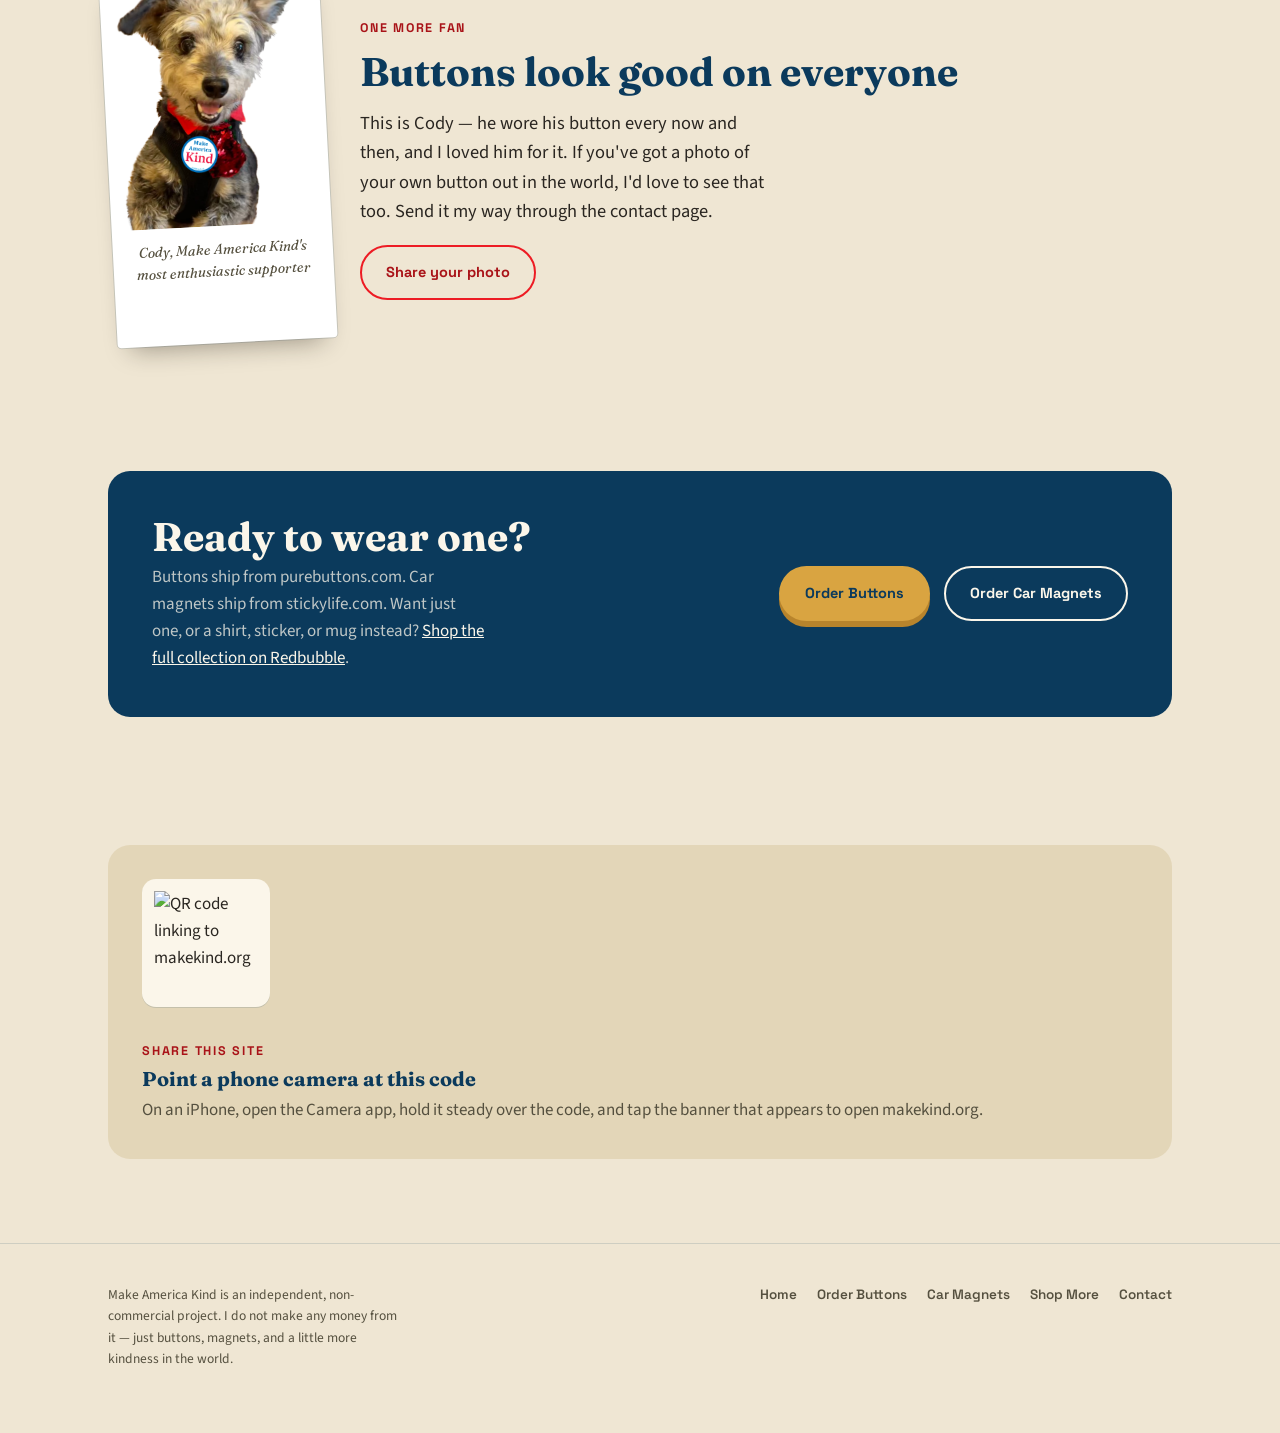
==== commit edb3f53b: "redbubble" ====
--- a/index.html
+++ b/index.html
@@ -33,6 +33,7 @@
       <li><a href="index.html" aria-current="page">Home</a></li>
       <li><a href="order.html">Order Buttons</a></li>
       <li><a href="car-magnet.html">Car Magnets</a></li>
+      <li><a href="shop-more.html">Shop More</a></li>
       <li><a href="contact.html">Contact</a></li>
     </ul>
   </div>
@@ -146,7 +147,7 @@
       <div class="order-strip">
         <div>
           <h2>Ready to wear one?</h2>
-          <p>Buttons ship from purebuttons.com. Car magnets ship from stickylife.com. Both take just a few minutes to order.</p>
+          <p>Buttons ship from purebuttons.com. Car magnets ship from stickylife.com. Want just one, or a shirt, sticker, or mug instead? <a href="shop-more.html" style="color:var(--cream); text-decoration:underline;">Shop the full collection on Redbubble</a>.</p>
         </div>
         <div class="hero-actions">
           <a class="btn btn-fill" href="order.html">Order Buttons</a>
@@ -182,6 +183,7 @@
       <li><a href="index.html">Home</a></li>
       <li><a href="order.html">Order Buttons</a></li>
       <li><a href="car-magnet.html">Car Magnets</a></li>
+      <li><a href="shop-more.html">Shop More</a></li>
       <li><a href="contact.html">Contact</a></li>
     </ul>
   </div>
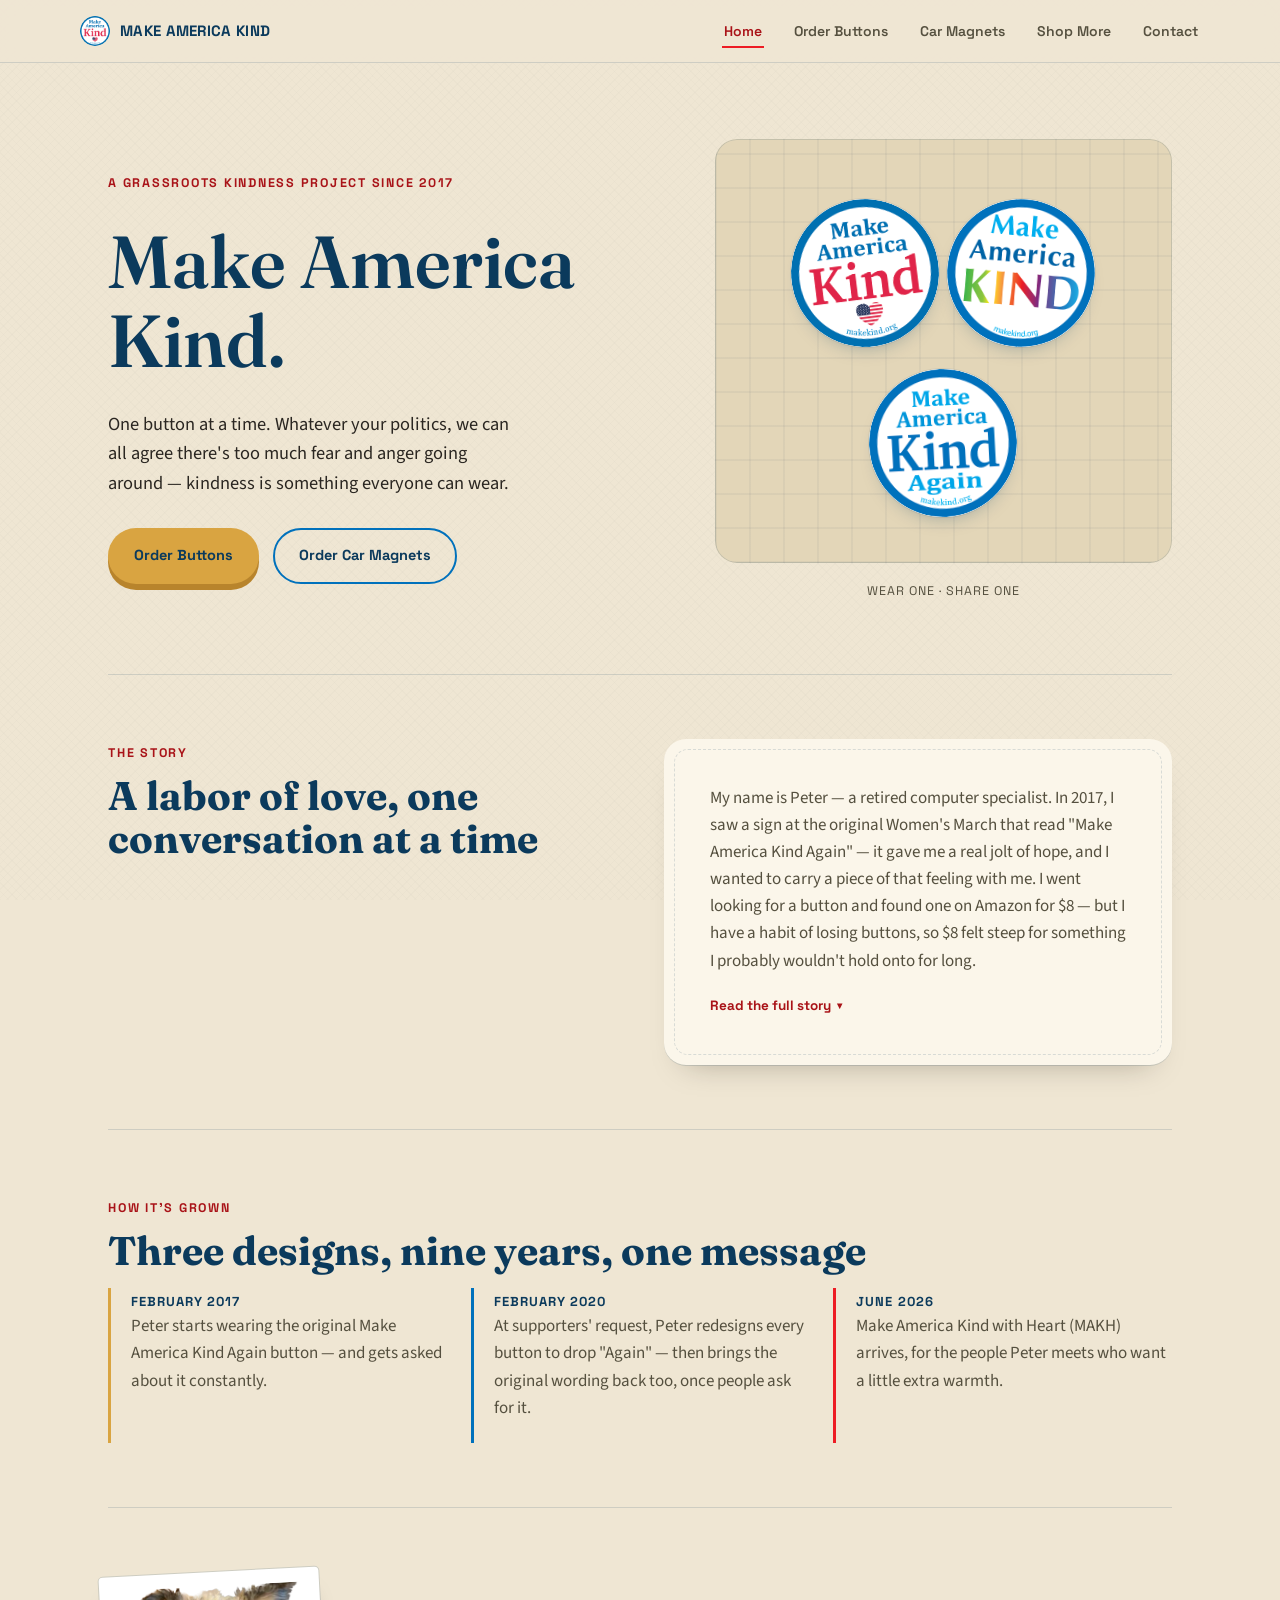
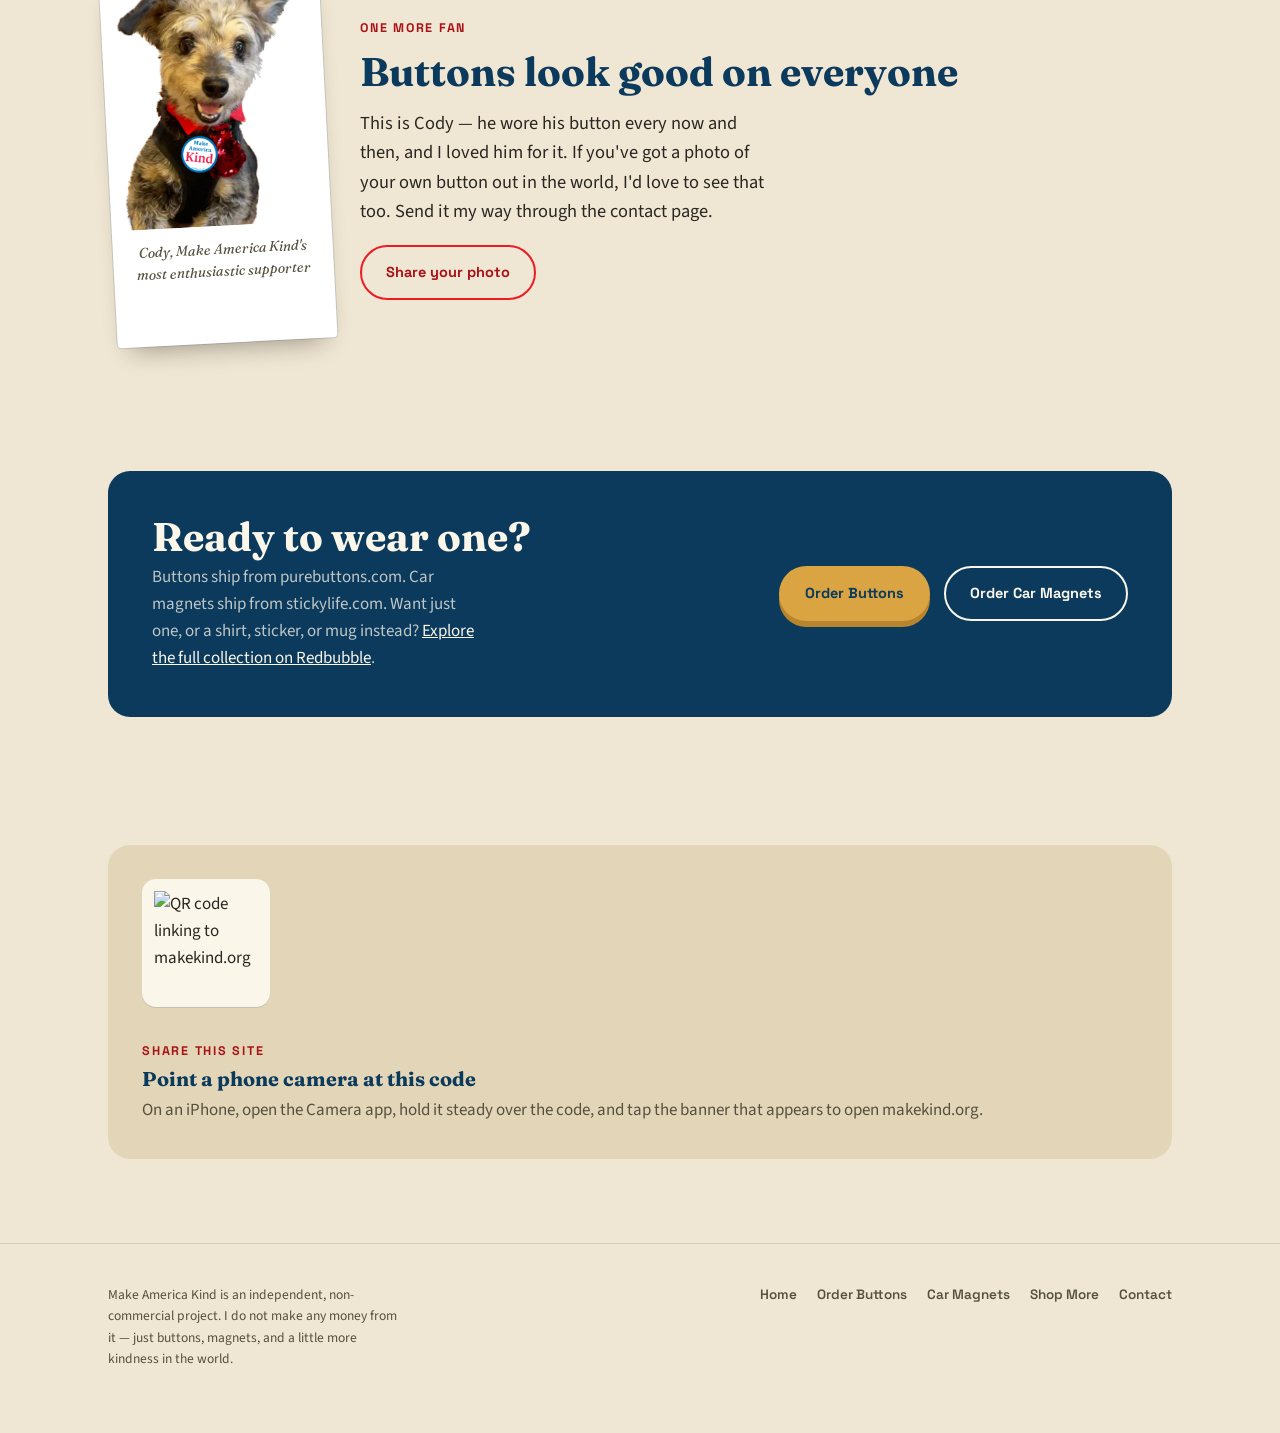
==== commit 80ca5326: "Shop to explore" ====
--- a/index.html
+++ b/index.html
@@ -147,7 +147,7 @@
       <div class="order-strip">
         <div>
           <h2>Ready to wear one?</h2>
-          <p>Buttons ship from purebuttons.com. Car magnets ship from stickylife.com. Want just one, or a shirt, sticker, or mug instead? <a href="shop-more.html" style="color:var(--cream); text-decoration:underline;">Shop the full collection on Redbubble</a>.</p>
+          <p>Buttons ship from purebuttons.com. Car magnets ship from stickylife.com. Want just one, or a shirt, sticker, or mug instead? <a href="shop-more.html" style="color:var(--cream); text-decoration:underline;">Explore the full collection on Redbubble</a>.</p>
         </div>
         <div class="hero-actions">
           <a class="btn btn-fill" href="order.html">Order Buttons</a>
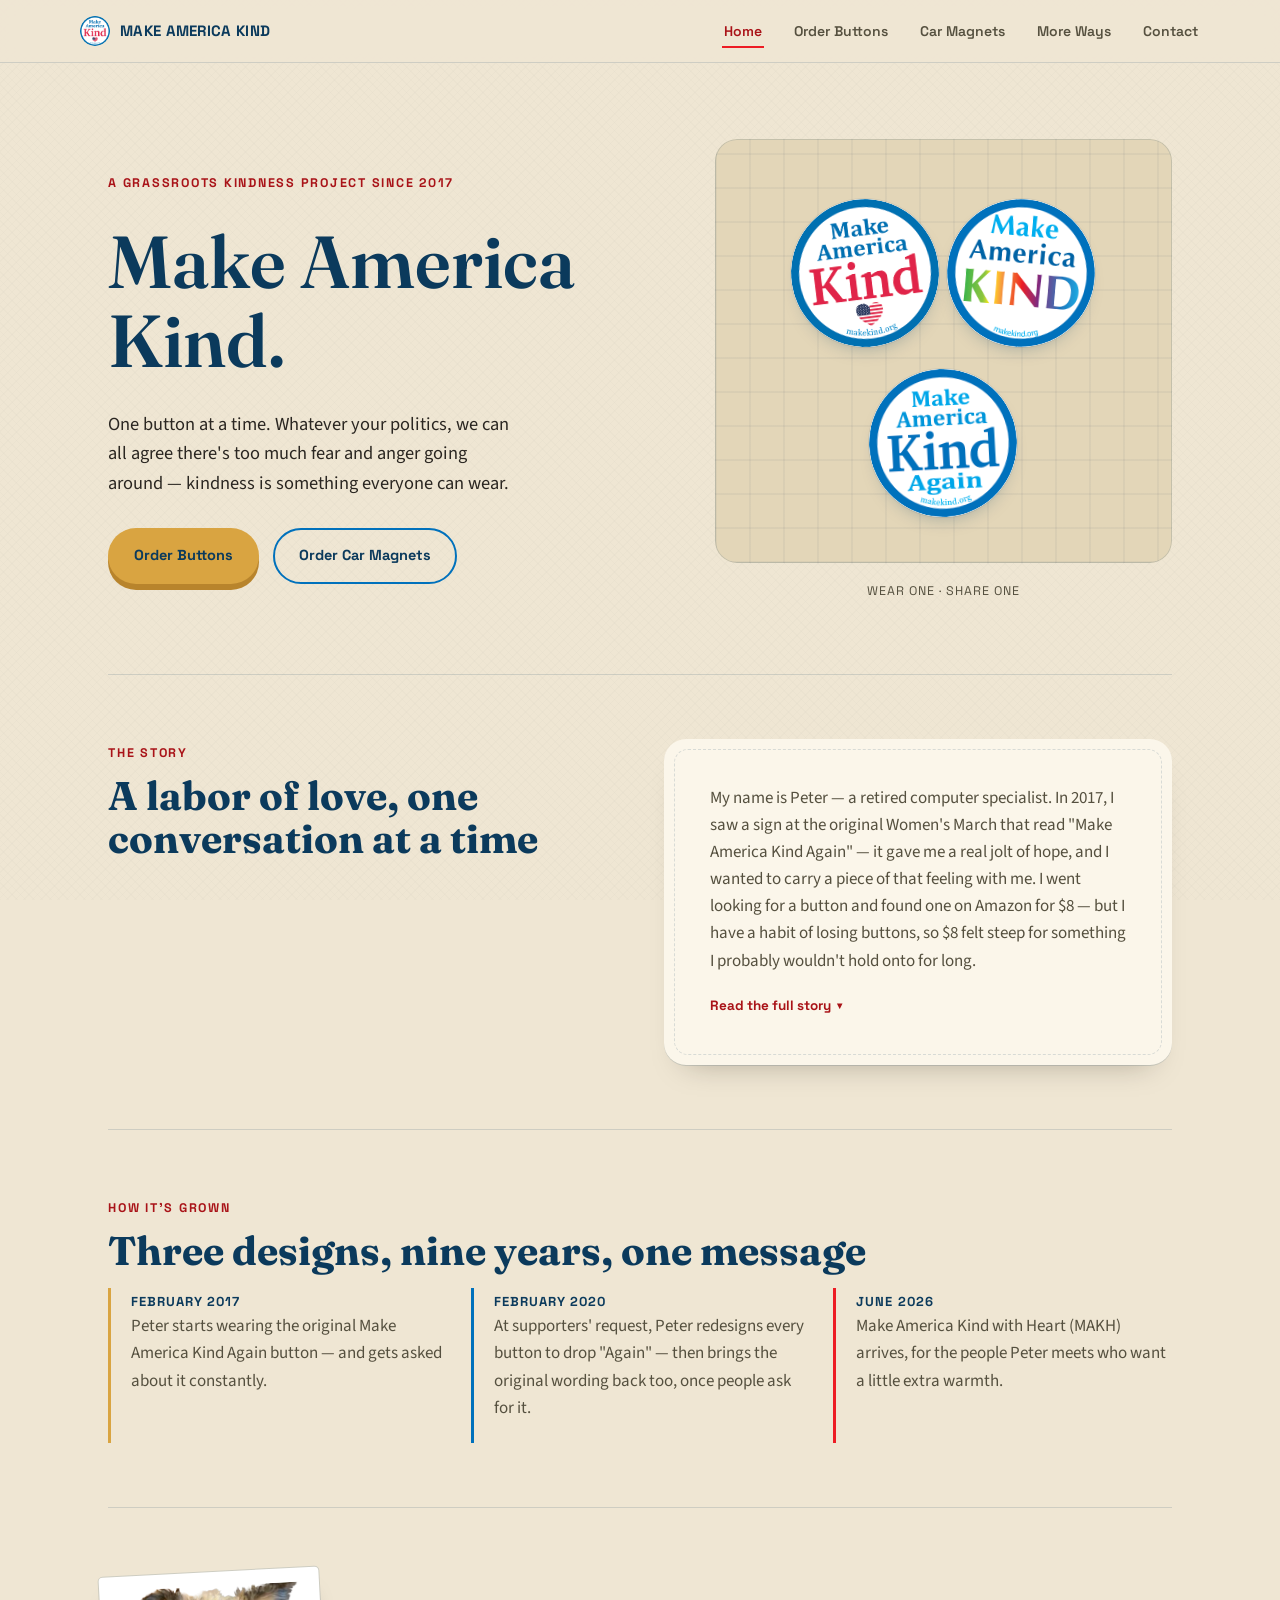
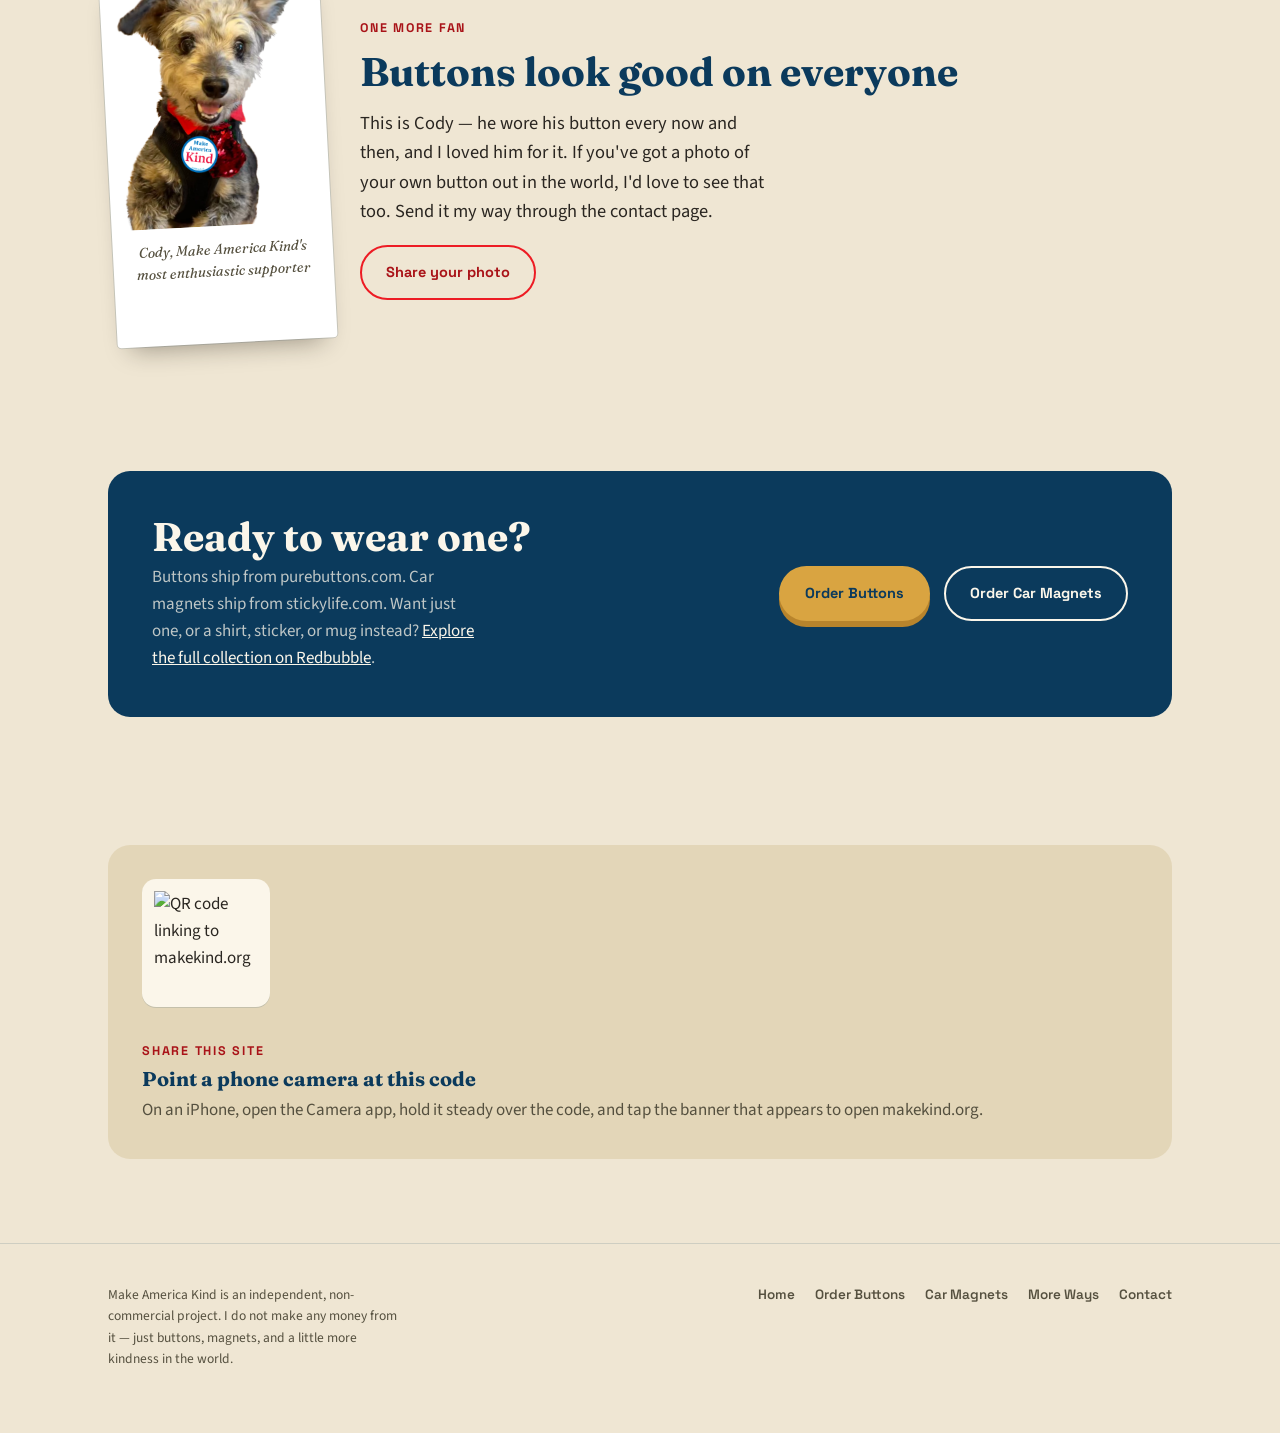
==== commit 914ad756: "Remove all shop" ====
--- a/index.html
+++ b/index.html
@@ -33,7 +33,7 @@
       <li><a href="index.html" aria-current="page">Home</a></li>
       <li><a href="order.html">Order Buttons</a></li>
       <li><a href="car-magnet.html">Car Magnets</a></li>
-      <li><a href="shop-more.html">Shop More</a></li>
+      <li><a href="shop-more.html">More Ways</a></li>
       <li><a href="contact.html">Contact</a></li>
     </ul>
   </div>
@@ -183,7 +183,7 @@
       <li><a href="index.html">Home</a></li>
       <li><a href="order.html">Order Buttons</a></li>
       <li><a href="car-magnet.html">Car Magnets</a></li>
-      <li><a href="shop-more.html">Shop More</a></li>
+      <li><a href="shop-more.html">More Ways</a></li>
       <li><a href="contact.html">Contact</a></li>
     </ul>
   </div>
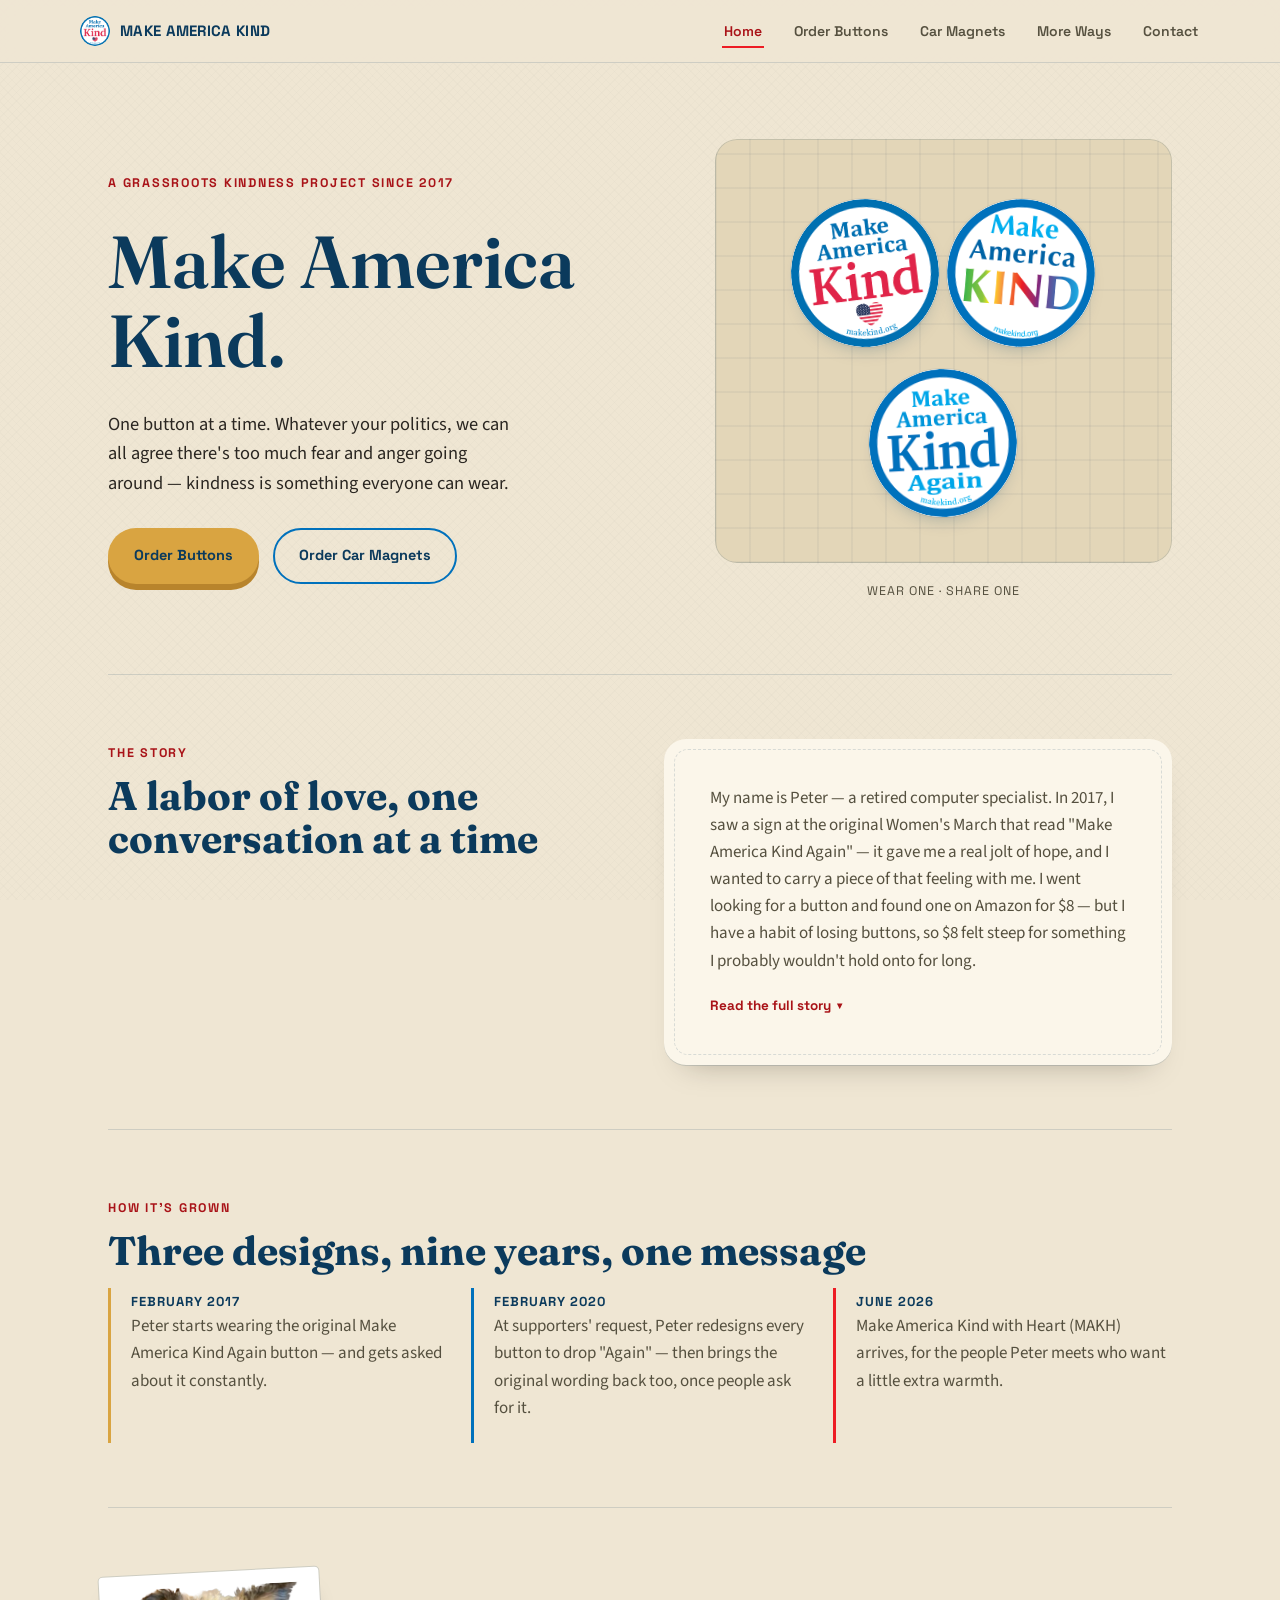
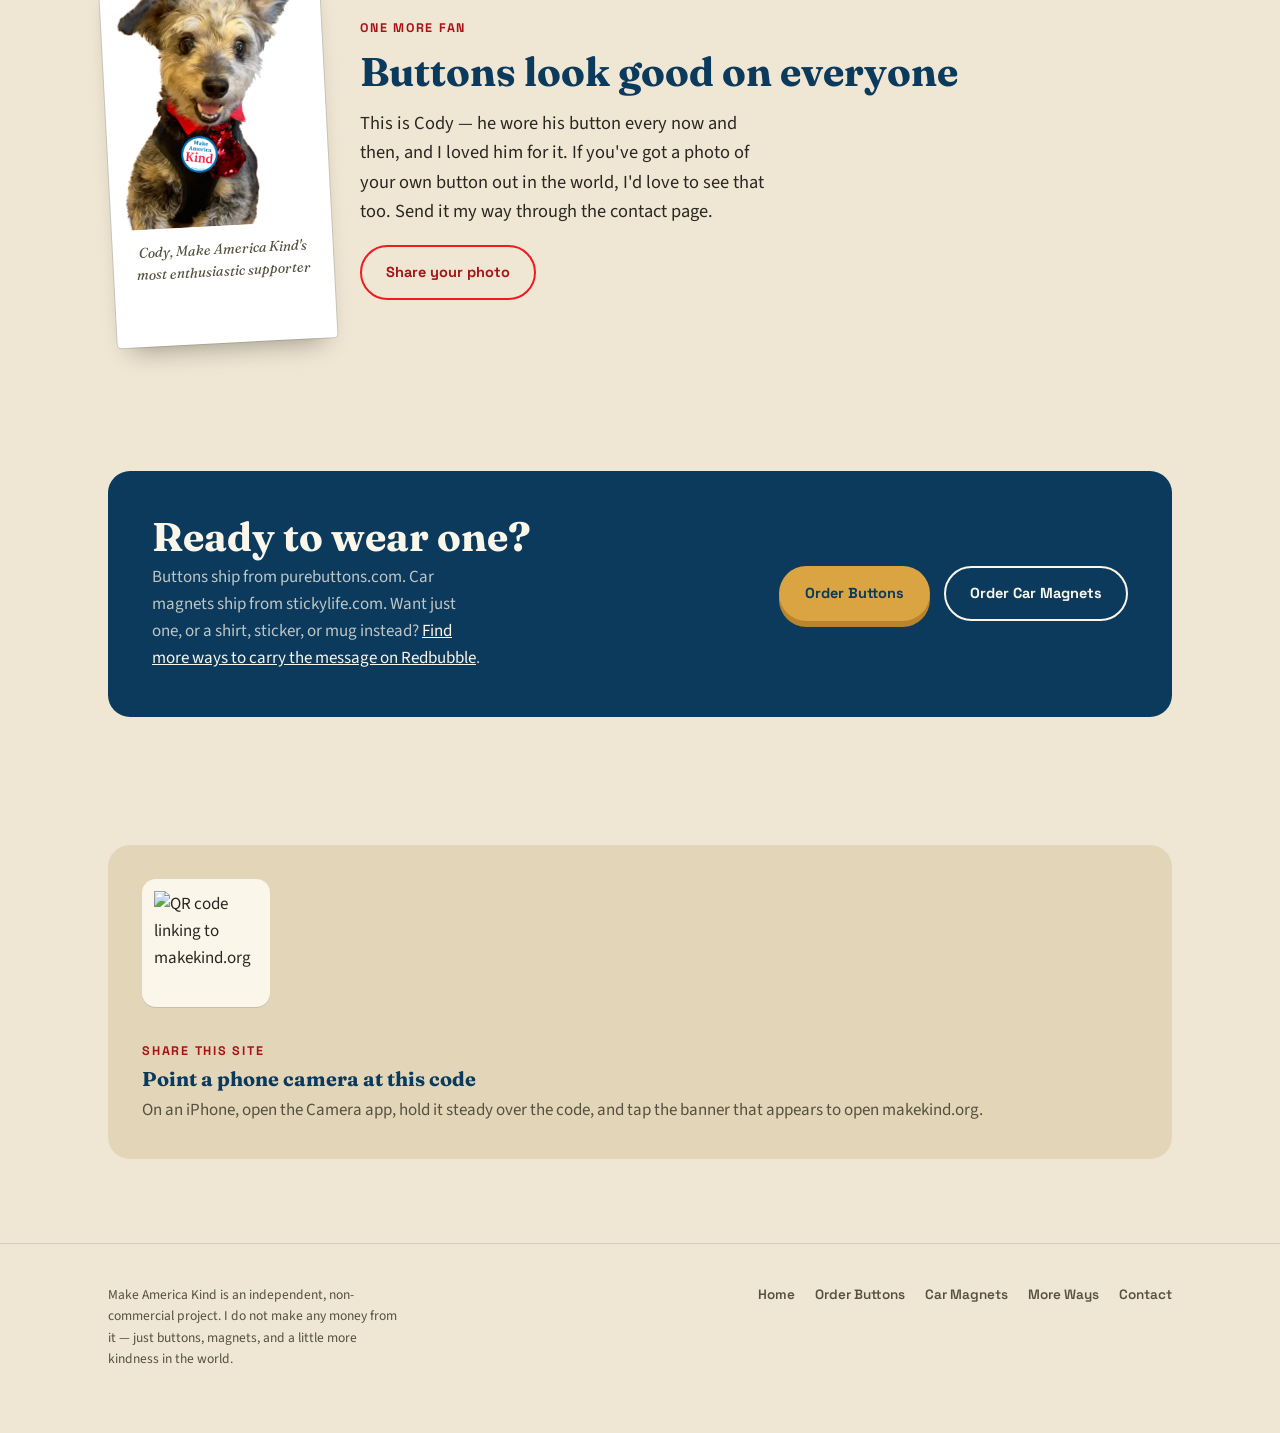
==== commit b6294154: "Carry the messaage" ====
--- a/index.html
+++ b/index.html
@@ -147,7 +147,7 @@
       <div class="order-strip">
         <div>
           <h2>Ready to wear one?</h2>
-          <p>Buttons ship from purebuttons.com. Car magnets ship from stickylife.com. Want just one, or a shirt, sticker, or mug instead? <a href="shop-more.html" style="color:var(--cream); text-decoration:underline;">Explore the full collection on Redbubble</a>.</p>
+          <p>Buttons ship from purebuttons.com. Car magnets ship from stickylife.com. Want just one, or a shirt, sticker, or mug instead? <a href="shop-more.html" style="color:var(--cream); text-decoration:underline;">Find more ways to carry the message on Redbubble</a>.</p>
         </div>
         <div class="hero-actions">
           <a class="btn btn-fill" href="order.html">Order Buttons</a>
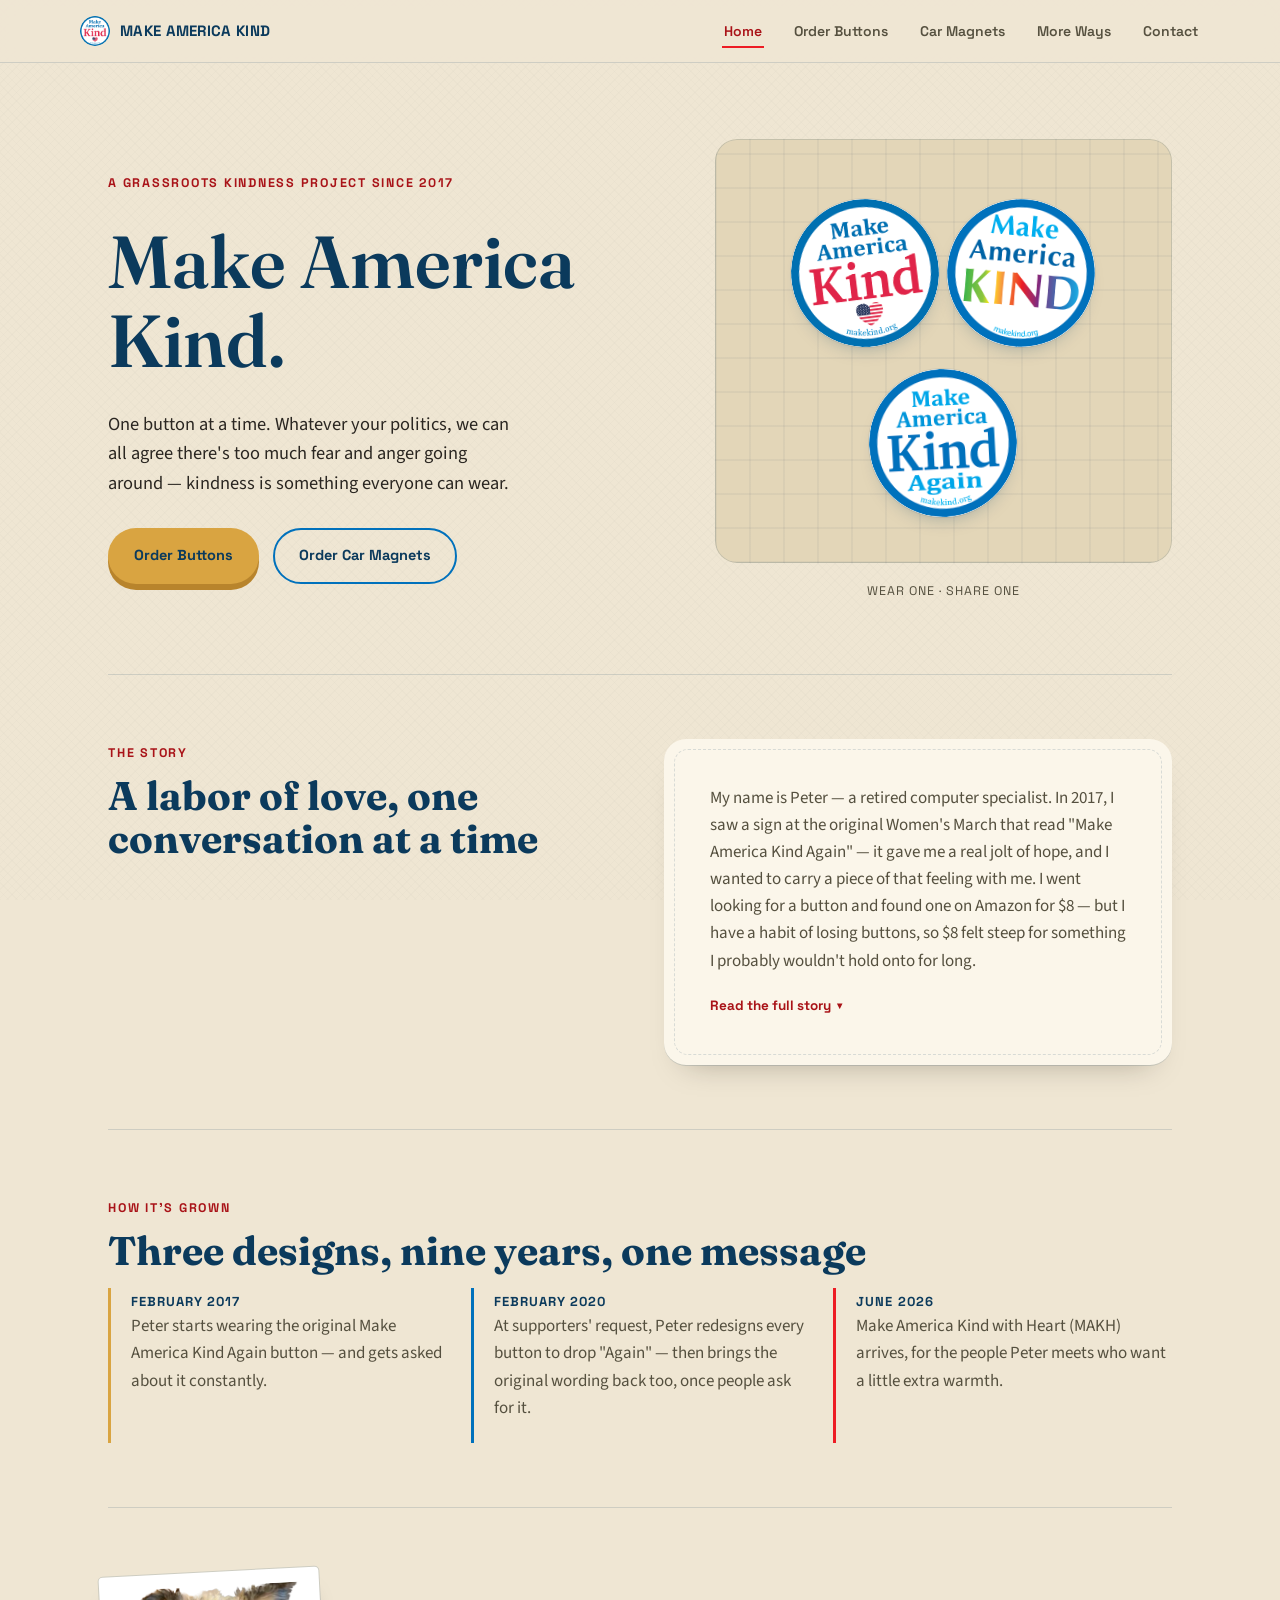
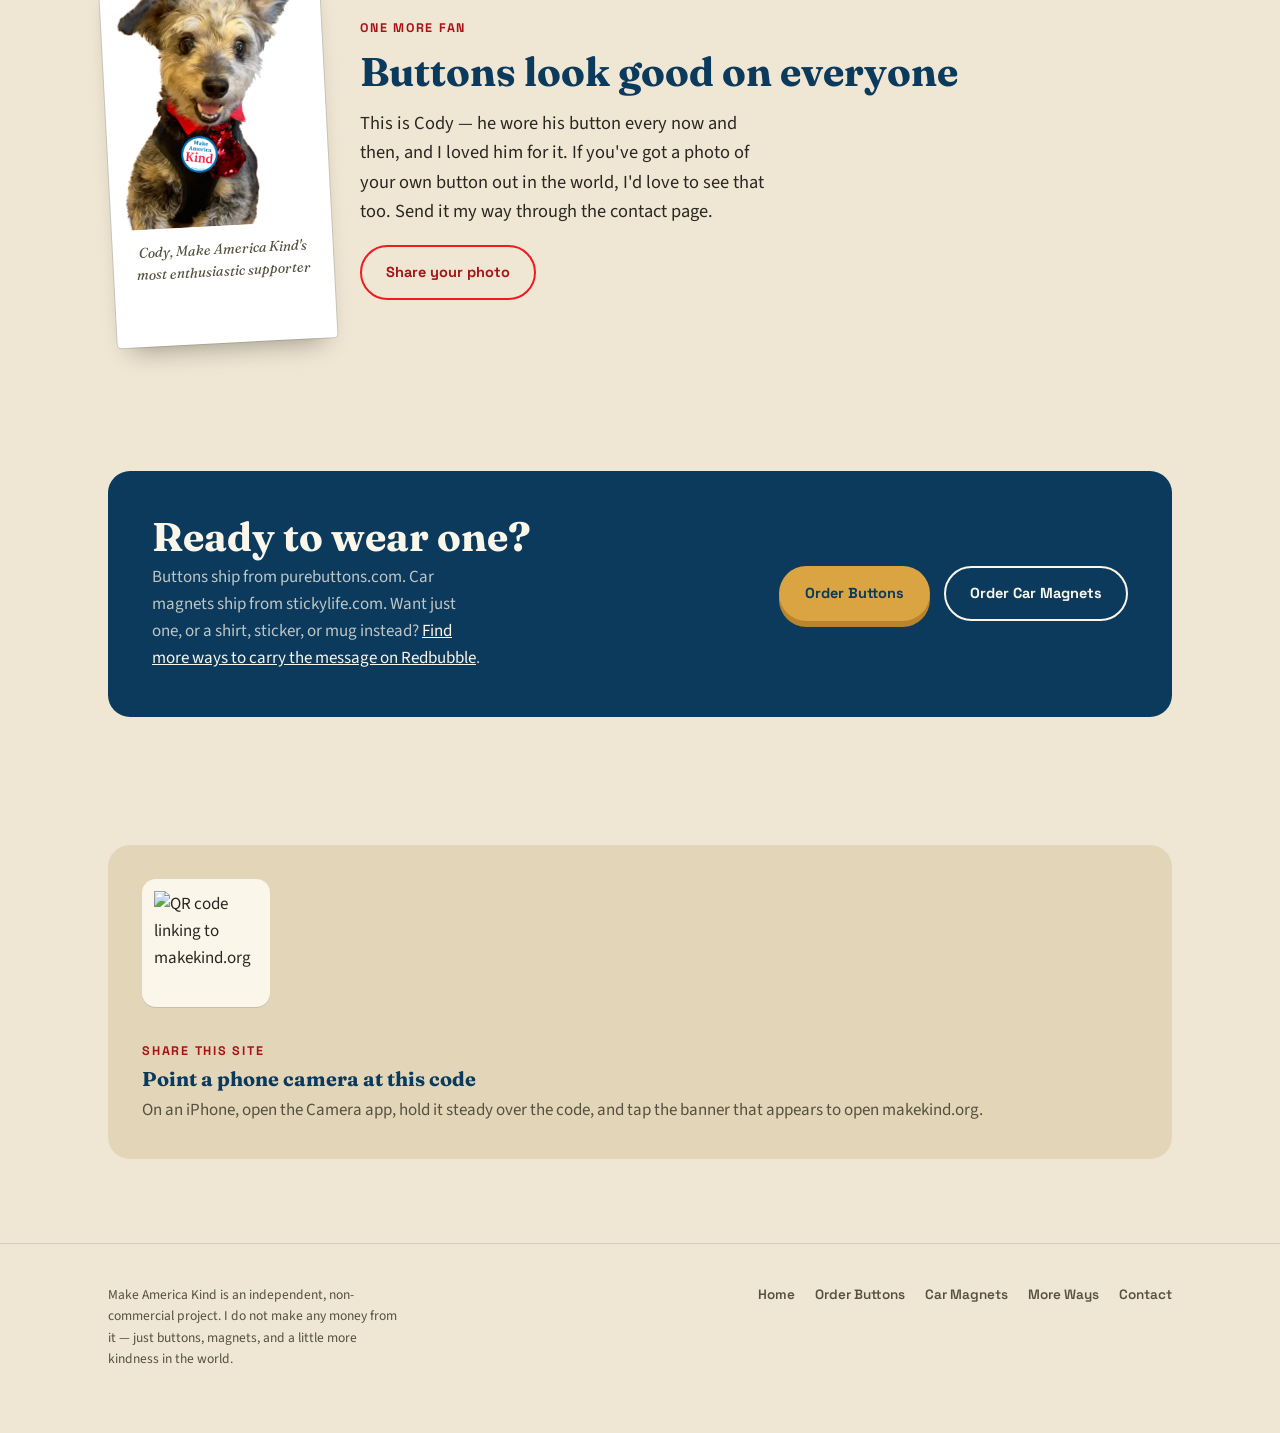
==== commit a6e8c9ea: "Eliminate github self reference" ====
--- a/index.html
+++ b/index.html
@@ -4,6 +4,7 @@
 <meta charset="UTF-8">
 <meta name="viewport" content="width=device-width, initial-scale=1">
 <title>Make America Kind — One Button at a Time</title>
+<link rel="canonical" href="https://makekind.org/">
 <meta name="description" content="A grassroots kindness project. Order Make America Kind buttons and car magnets, and read the story behind them.">
 <link rel="icon" href="assets/favicon.png" type="image/png">
 <link rel="stylesheet" href="css/styles.css">
